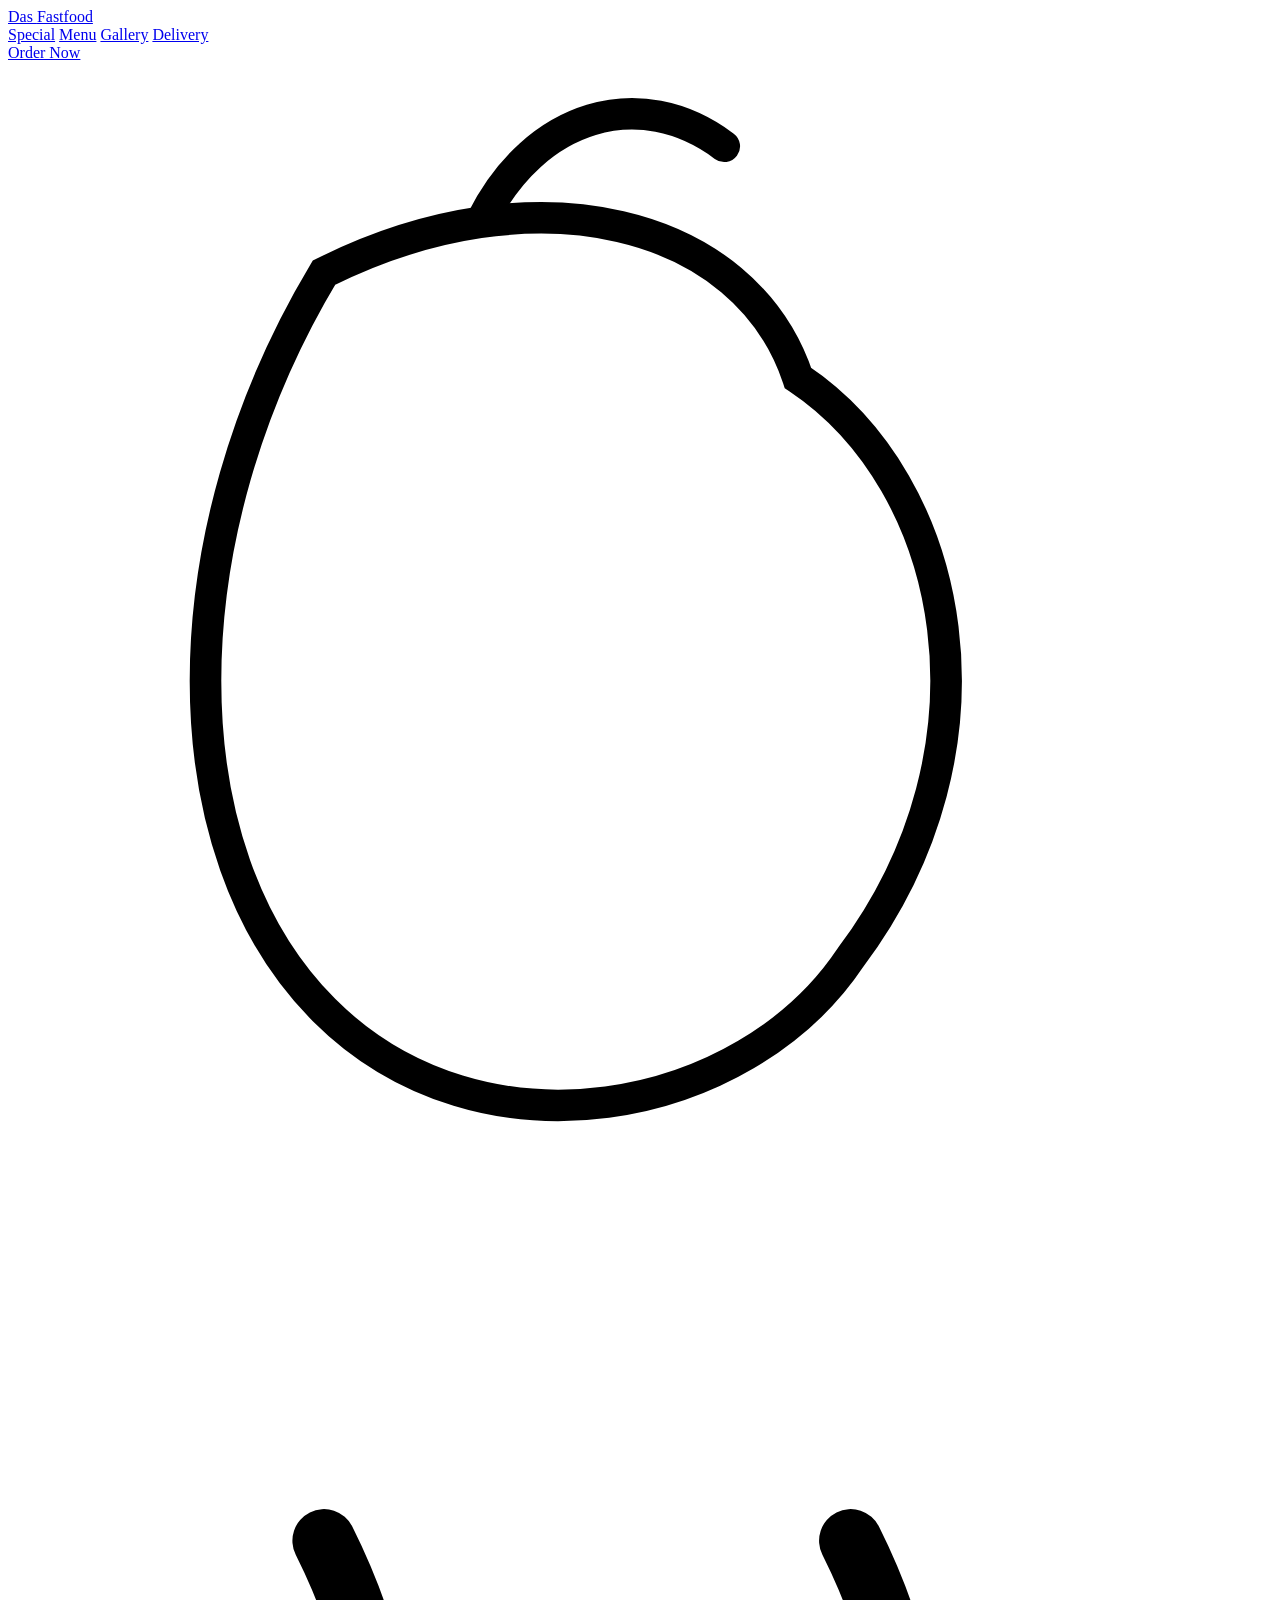
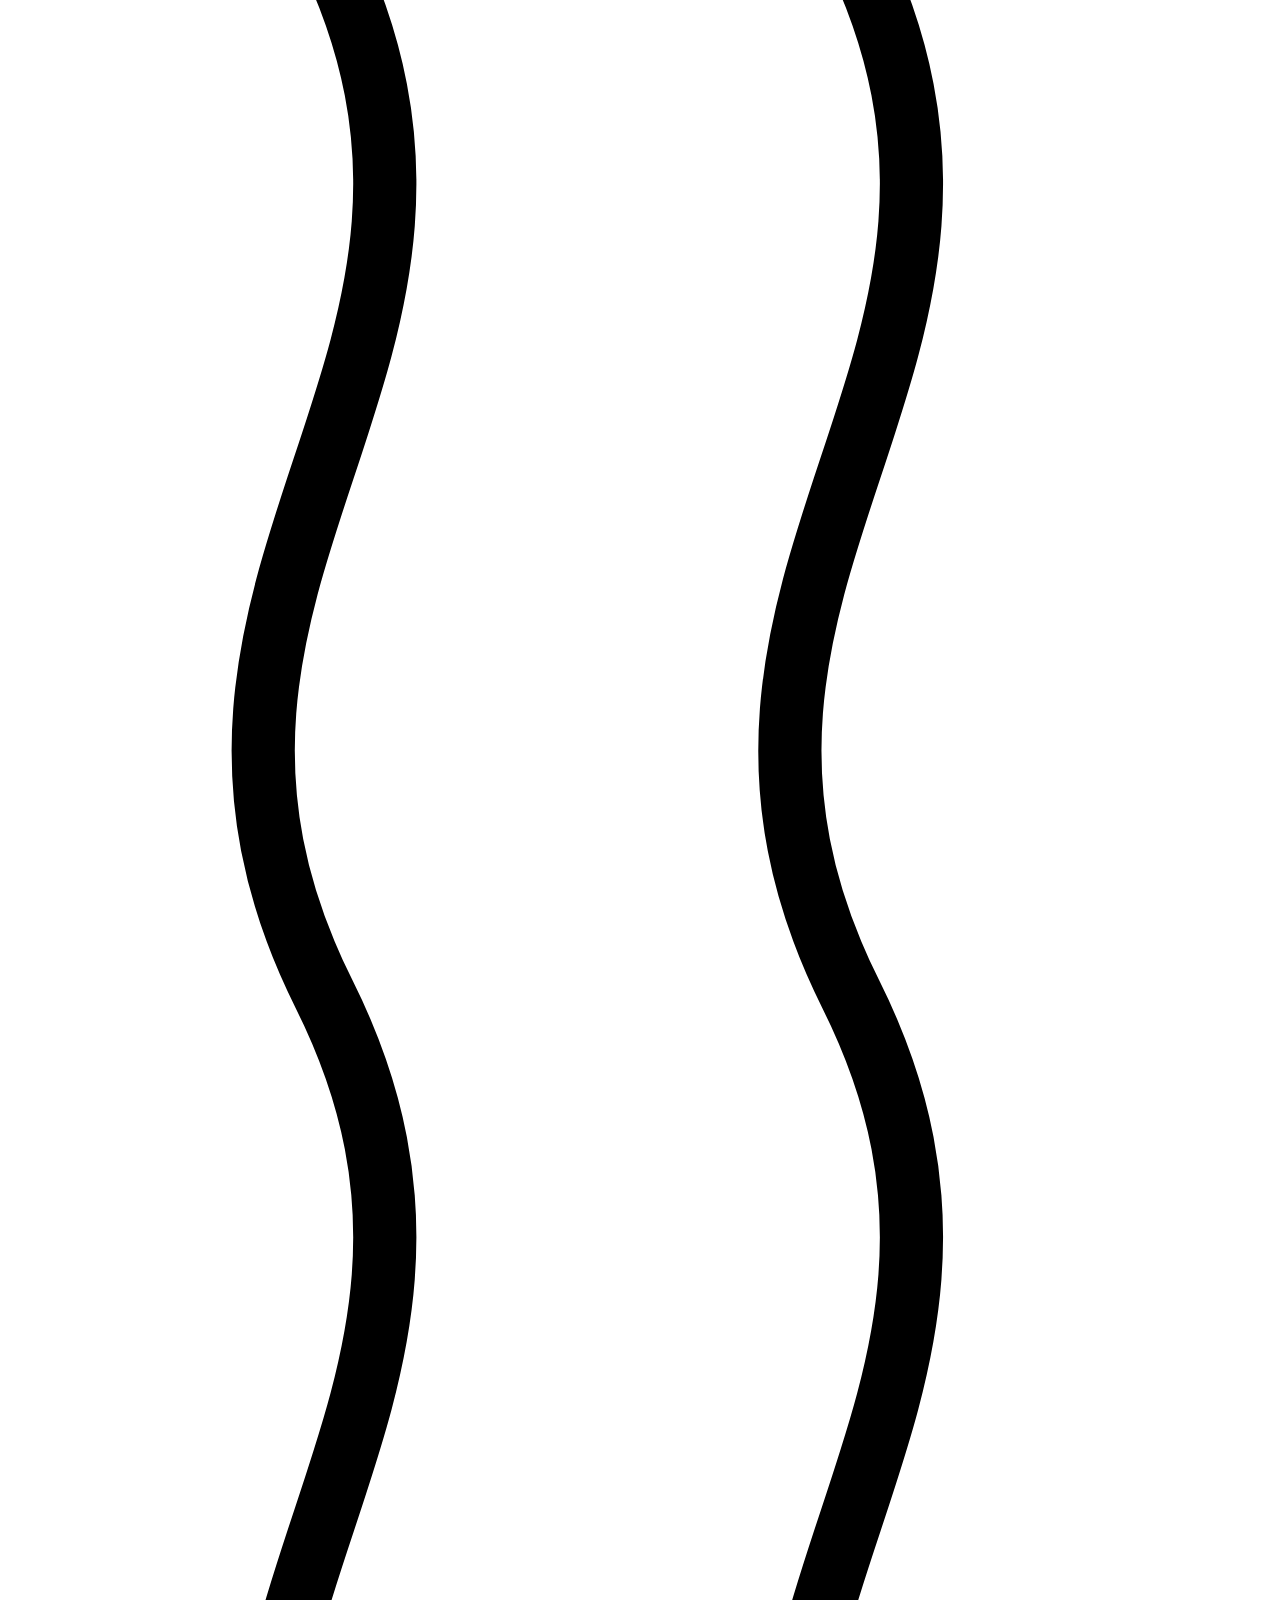
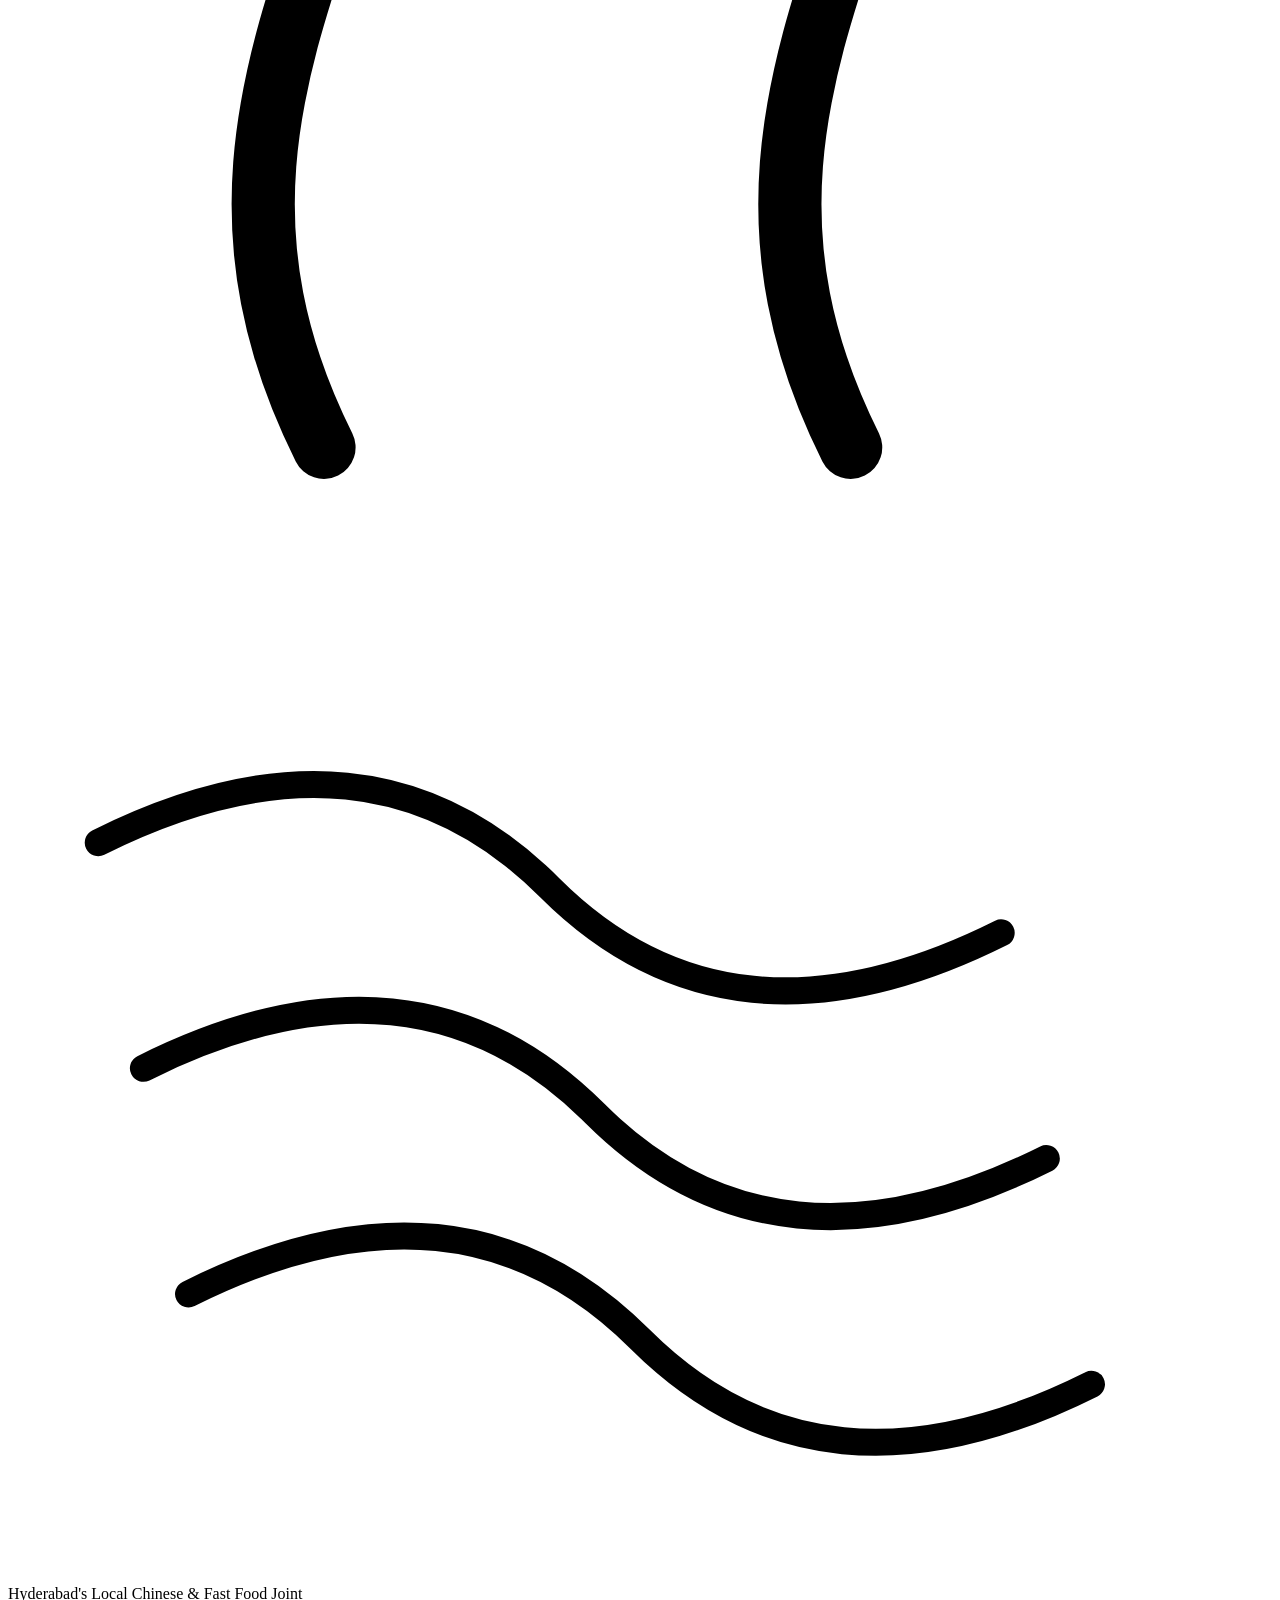
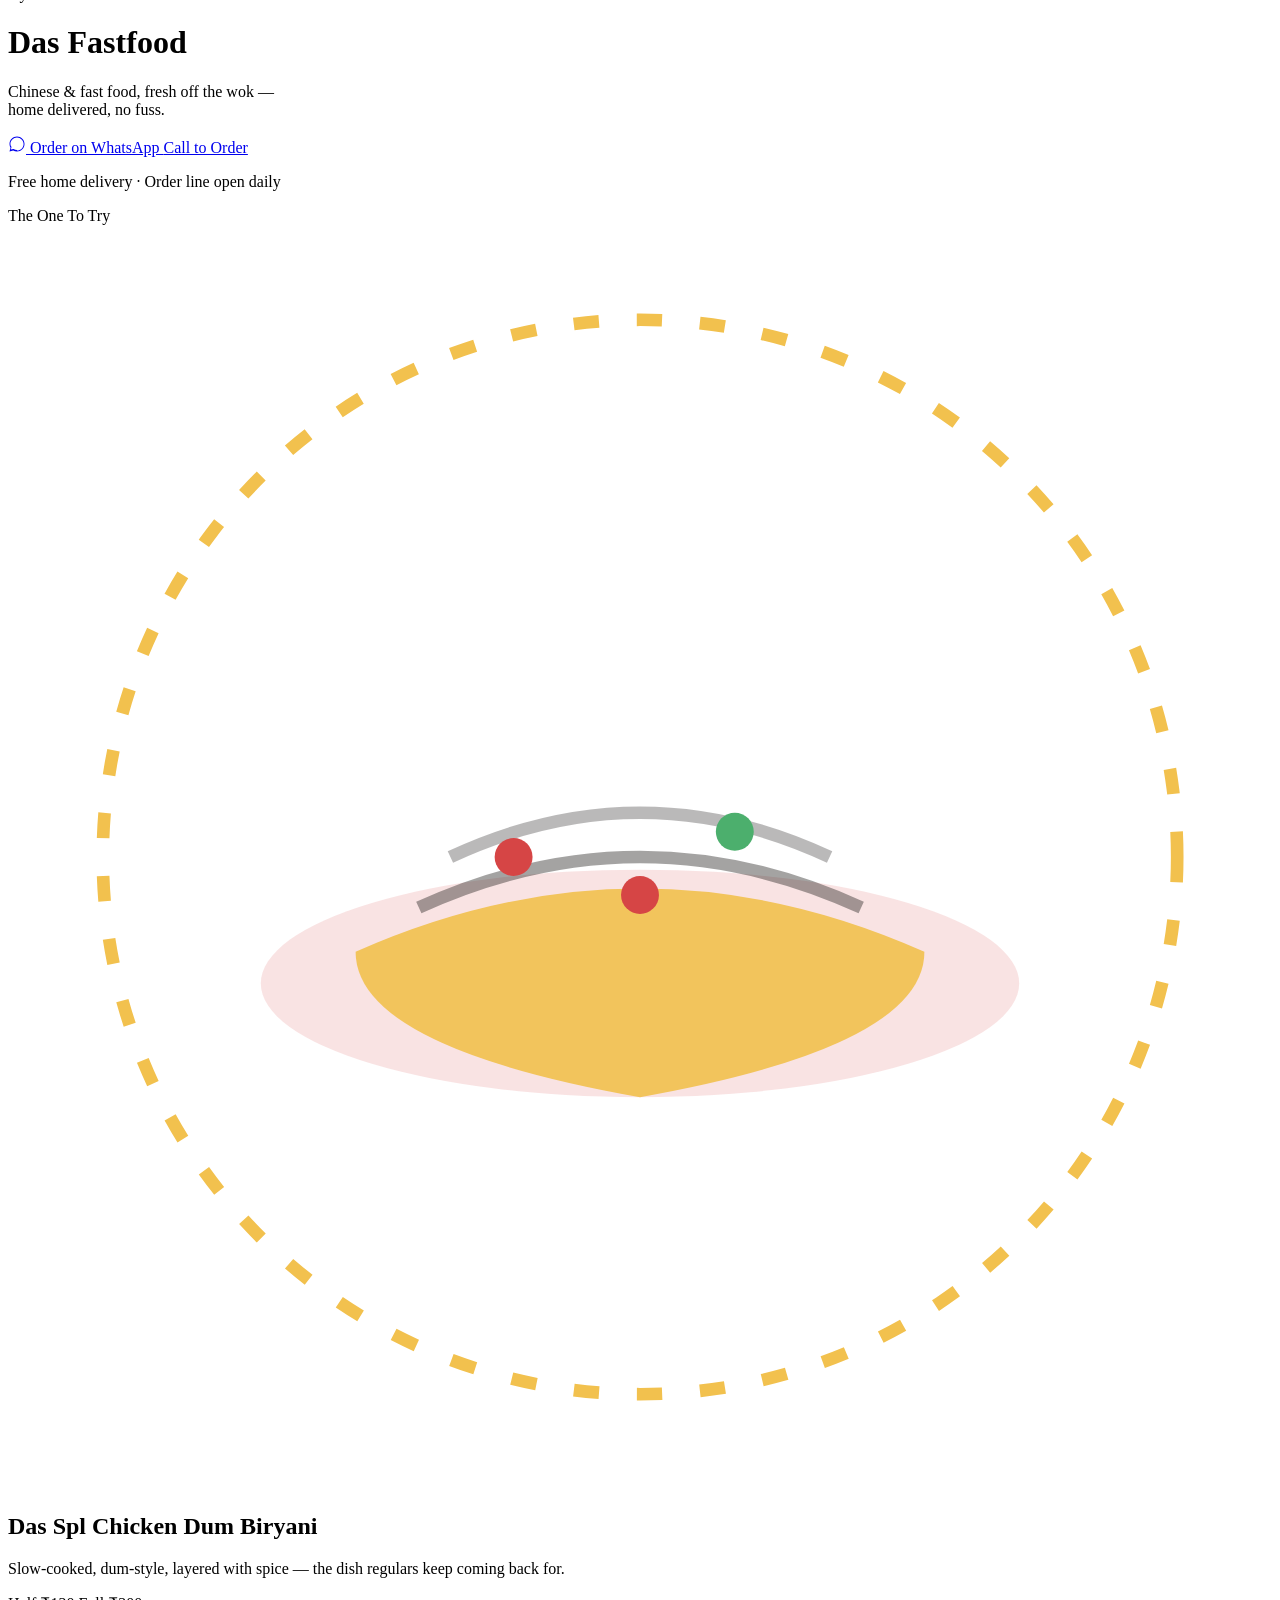
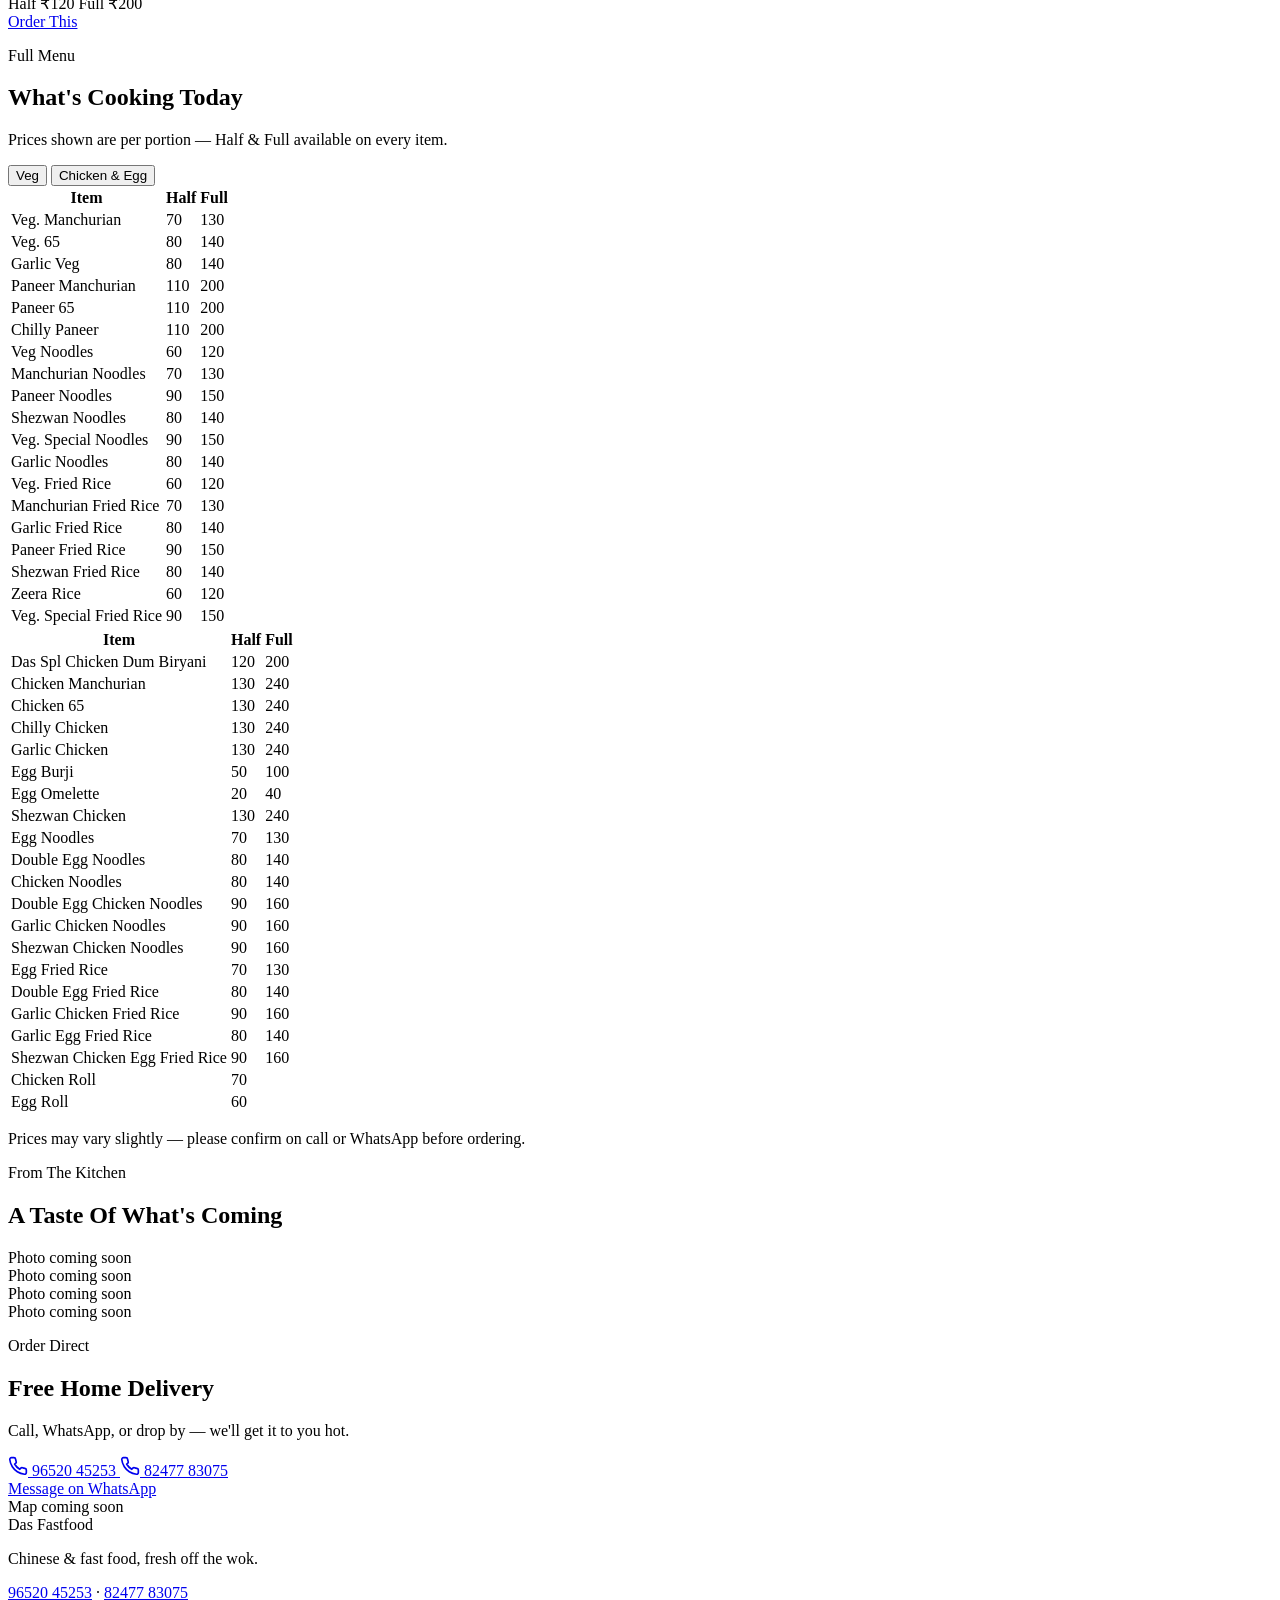
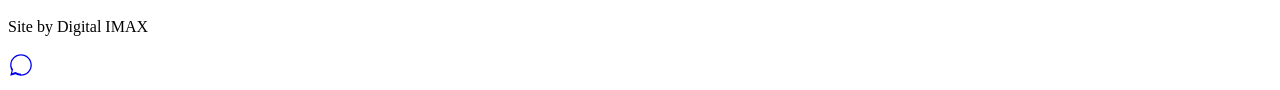
==== index.html @ da510e04 "Add files via upload" ====
<!DOCTYPE html>
<html lang="en">
<head>
<meta charset="UTF-8">
<meta name="viewport" content="width=device-width, initial-scale=1.0">
<title>Das Fastfood — Chinese & Fast Food, Fresh Off the Wok</title>
<meta name="description" content="Das Fastfood — Authentic Chinese & Indian fast food with free home delivery. Order now on WhatsApp or call.">
<link rel="icon" href="data:image/svg+xml,<svg xmlns=%22http://www.w3.org/2000/svg%22 viewBox=%220 0 100 100%22><rect width=%22100%22 height=%22100%22 rx=%2220%22 fill=%22%23d64545%22/><text x=%2250%22 y=%2268%22 font-size=%2255%22 text-anchor=%22middle%22 fill=%22%23f2c14e%22 font-family=%22sans-serif%22 font-weight=%22bold%22>D</text></svg>">
<link rel="preconnect" href="https://fonts.googleapis.com">
<link rel="preconnect" href="https://fonts.gstatic.com" crossorigin>
<link href="https://fonts.googleapis.com/css2?family=Kalam:wght@400;700&family=Poppins:wght@400;500;600;700&display=swap" rel="stylesheet">
<link rel="stylesheet" href="css/style.css">
</head>
<body>

<!-- ============ NAV ============ -->
<nav class="navbar" id="navbar">
  <div class="nav-inner">
    <a href="#top" class="brand">Das <span>Fastfood</span></a>
    <div class="nav-links">
      <a href="#signature">Special</a>
      <a href="#menu">Menu</a>
      <a href="#gallery">Gallery</a>
      <a href="#delivery">Delivery</a>
    </div>
    <a href="https://wa.me/919652045253" class="btn btn-small btn-primary nav-cta" target="_blank" rel="noopener">Order Now</a>
  </div>
</nav>

<!-- ============ HERO ============ -->
<header class="hero" id="top">
  <div class="chalk-doodles" aria-hidden="true">
    <svg class="doodle doodle-chili" viewBox="0 0 120 120"><path d="M30 20 C50 10 70 15 75 30 C90 40 95 65 80 85 C70 100 45 105 30 90 C15 75 15 45 30 20 Z" fill="none" stroke="currentColor" stroke-width="3"/><path d="M45 15 C50 5 60 2 68 8" fill="none" stroke="currentColor" stroke-width="3" stroke-linecap="round"/></svg>
    <svg class="doodle doodle-steam" viewBox="0 0 60 120"><path d="M15 110 C5 90 25 80 15 60 C5 40 25 30 15 10" fill="none" stroke="currentColor" stroke-width="3" stroke-linecap="round"/><path d="M40 110 C30 90 50 80 40 60 C30 40 50 30 40 10" fill="none" stroke="currentColor" stroke-width="3" stroke-linecap="round"/></svg>
    <svg class="doodle doodle-noodle" viewBox="0 0 140 100"><path d="M10 20 Q40 5 60 25 T110 30" fill="none" stroke="currentColor" stroke-width="3" stroke-linecap="round"/><path d="M15 45 Q45 30 65 50 T115 55" fill="none" stroke="currentColor" stroke-width="3" stroke-linecap="round"/><path d="M20 70 Q50 55 70 75 T120 80" fill="none" stroke="currentColor" stroke-width="3" stroke-linecap="round"/></svg>
  </div>

  <div class="hero-inner">
    <p class="eyebrow">Hyderabad's Local Chinese &amp; Fast Food Joint</p>
    <h1 class="hero-title">Das Fastfood</h1>
    <p class="hero-tagline">Chinese &amp; fast food, fresh off the wok — <br class="br-mobile">home delivered, no fuss.</p>
    <div class="hero-actions">
      <a href="https://wa.me/919652045253" class="btn btn-primary" target="_blank" rel="noopener">
        <svg width="18" height="18" viewBox="0 0 24 24" fill="currentColor"><path d="M12 2C6.48 2 2 6.48 2 12c0 1.86.5 3.6 1.36 5.1L2 22l4.9-1.36C8.4 21.5 10.14 22 12 22c5.52 0 10-4.48 10-10S17.52 2 12 2zm0 18c-1.66 0-3.2-.46-4.53-1.26l-.32-.19-3.36.93.9-3.36-.2-.34C3.66 14.4 3.2 13.24 3.2 12c0-4.85 3.95-8.8 8.8-8.8s8.8 3.95 8.8 8.8-3.95 8.8-8.8 8.8z"/></svg>
        Order on WhatsApp
      </a>
      <a href="tel:9652045253" class="btn btn-outline">Call to Order</a>
    </div>
    <p class="hero-note">Free home delivery · Order line open daily</p>
  </div>
</header>

<!-- ============ SIGNATURE DISH ============ -->
<section class="signature" id="signature">
  <div class="signature-inner">
    <div class="signature-tag">The One To Try</div>
    <div class="signature-card">
      <div class="signature-visual" aria-hidden="true">
        <svg viewBox="0 0 200 200" class="biryani-art">
          <circle cx="100" cy="100" r="85" fill="none" stroke="#f2c14e" stroke-width="2" stroke-dasharray="4 6"/>
          <ellipse cx="100" cy="120" rx="60" ry="18" fill="#d64545" opacity="0.15"/>
          <path d="M55 115 Q100 95 145 115 Q145 130 100 138 Q55 130 55 115 Z" fill="#f2c14e" opacity="0.9"/>
          <path d="M65 108 Q100 92 135 108" fill="none" stroke="#1c1a17" stroke-width="2" opacity="0.4"/>
          <path d="M70 100 Q100 86 130 100" fill="none" stroke="#1c1a17" stroke-width="2" opacity="0.3"/>
          <circle cx="80" cy="100" r="3" fill="#d64545"/>
          <circle cx="115" cy="96" r="3" fill="#4caf6d"/>
          <circle cx="100" cy="106" r="3" fill="#d64545"/>
        </svg>
      </div>
      <div class="signature-content">
        <h2>Das Spl Chicken Dum Biryani</h2>
        <p>Slow-cooked, dum-style, layered with spice — the dish regulars keep coming back for.</p>
        <div class="signature-price">
          <span class="price-tag">Half ₹120</span>
          <span class="price-tag">Full ₹200</span>
        </div>
        <a href="https://wa.me/919652045253?text=Hi%2C%20I%27d%20like%20to%20order%20Das%20Spl%20Chicken%20Dum%20Biryani" class="btn btn-primary btn-small" target="_blank" rel="noopener">Order This</a>
      </div>
    </div>
  </div>
</section>

<!-- ============ MENU ============ -->
<section class="menu-section" id="menu">
  <div class="section-head">
    <p class="eyebrow">Full Menu</p>
    <h2>What's Cooking Today</h2>
    <p class="section-sub">Prices shown are per portion — Half &amp; Full available on every item.</p>
  </div>

  <div class="menu-tabs" role="tablist">
    <button class="tab-btn active" data-tab="veg" role="tab" aria-selected="true">
      <span class="veg-dot" aria-hidden="true"></span> Veg
    </button>
    <button class="tab-btn" data-tab="nonveg" role="tab" aria-selected="false">
      <span class="nonveg-dot" aria-hidden="true"></span> Chicken &amp; Egg
    </button>
  </div>

  <div class="menu-panel active" id="veg" role="tabpanel">
    <table class="menu-table">
      <thead><tr><th>Item</th><th>Half</th><th>Full</th></tr></thead>
      <tbody>
        <tr><td>Veg. Manchurian</td><td>70</td><td>130</td></tr>
        <tr><td>Veg. 65</td><td>80</td><td>140</td></tr>
        <tr><td>Garlic Veg</td><td>80</td><td>140</td></tr>
        <tr><td>Paneer Manchurian</td><td>110</td><td>200</td></tr>
        <tr><td>Paneer 65</td><td>110</td><td>200</td></tr>
        <tr><td>Chilly Paneer</td><td>110</td><td>200</td></tr>
        <tr><td>Veg Noodles</td><td>60</td><td>120</td></tr>
        <tr><td>Manchurian Noodles</td><td>70</td><td>130</td></tr>
        <tr><td>Paneer Noodles</td><td>90</td><td>150</td></tr>
        <tr><td>Shezwan Noodles</td><td>80</td><td>140</td></tr>
        <tr><td>Veg. Special Noodles</td><td>90</td><td>150</td></tr>
        <tr><td>Garlic Noodles</td><td>80</td><td>140</td></tr>
        <tr><td>Veg. Fried Rice</td><td>60</td><td>120</td></tr>
        <tr><td>Manchurian Fried Rice</td><td>70</td><td>130</td></tr>
        <tr><td>Garlic Fried Rice</td><td>80</td><td>140</td></tr>
        <tr><td>Paneer Fried Rice</td><td>90</td><td>150</td></tr>
        <tr><td>Shezwan Fried Rice</td><td>80</td><td>140</td></tr>
        <tr><td>Zeera Rice</td><td>60</td><td>120</td></tr>
        <tr><td>Veg. Special Fried Rice</td><td>90</td><td>150</td></tr>
      </tbody>
    </table>
  </div>

  <div class="menu-panel" id="nonveg" role="tabpanel">
    <table class="menu-table">
      <thead><tr><th>Item</th><th>Half</th><th>Full</th></tr></thead>
      <tbody>
        <tr class="highlight-row"><td>Das Spl Chicken Dum Biryani</td><td>120</td><td>200</td></tr>
        <tr><td>Chicken Manchurian</td><td>130</td><td>240</td></tr>
        <tr><td>Chicken 65</td><td>130</td><td>240</td></tr>
        <tr><td>Chilly Chicken</td><td>130</td><td>240</td></tr>
        <tr><td>Garlic Chicken</td><td>130</td><td>240</td></tr>
        <tr><td>Egg Burji</td><td>50</td><td>100</td></tr>
        <tr><td>Egg Omelette</td><td>20</td><td>40</td></tr>
        <tr><td>Shezwan Chicken</td><td>130</td><td>240</td></tr>
        <tr><td>Egg Noodles</td><td>70</td><td>130</td></tr>
        <tr><td>Double Egg Noodles</td><td>80</td><td>140</td></tr>
        <tr><td>Chicken Noodles</td><td>80</td><td>140</td></tr>
        <tr><td>Double Egg Chicken Noodles</td><td>90</td><td>160</td></tr>
        <tr><td>Garlic Chicken Noodles</td><td>90</td><td>160</td></tr>
        <tr><td>Shezwan Chicken Noodles</td><td>90</td><td>160</td></tr>
        <tr><td>Egg Fried Rice</td><td>70</td><td>130</td></tr>
        <tr><td>Double Egg Fried Rice</td><td>80</td><td>140</td></tr>
        <tr><td>Garlic Chicken Fried Rice</td><td>90</td><td>160</td></tr>
        <tr><td>Garlic Egg Fried Rice</td><td>80</td><td>140</td></tr>
        <tr><td>Shezwan Chicken Egg Fried Rice</td><td>90</td><td>160</td></tr>
        <tr><td>Chicken Roll</td><td colspan="2">70</td></tr>
        <tr><td>Egg Roll</td><td colspan="2">60</td></tr>
      </tbody>
    </table>
  </div>

  <p class="menu-footnote">Prices may vary slightly — please confirm on call or WhatsApp before ordering.</p>
</section>

<!-- ============ GALLERY ============ -->
<section class="gallery" id="gallery">
  <div class="section-head">
    <p class="eyebrow">From The Kitchen</p>
    <h2>A Taste Of What's Coming</h2>
  </div>
  <div class="gallery-grid">
    <div class="gallery-item placeholder"><span>Photo coming soon</span></div>
    <div class="gallery-item placeholder"><span>Photo coming soon</span></div>
    <div class="gallery-item placeholder"><span>Photo coming soon</span></div>
    <div class="gallery-item placeholder"><span>Photo coming soon</span></div>
  </div>
</section>

<!-- ============ DELIVERY / LOCATION ============ -->
<section class="delivery" id="delivery">
  <div class="delivery-inner">
    <div class="delivery-text">
      <p class="eyebrow">Order Direct</p>
      <h2>Free Home Delivery</h2>
      <p class="section-sub">Call, WhatsApp, or drop by — we'll get it to you hot.</p>
      <div class="delivery-numbers">
        <a href="tel:9652045253" class="delivery-number">
          <svg width="20" height="20" viewBox="0 0 24 24" fill="none" stroke="currentColor" stroke-width="2"><path d="M22 16.92v3a2 2 0 0 1-2.18 2 19.79 19.79 0 0 1-8.63-3.07 19.5 19.5 0 0 1-6-6 19.79 19.79 0 0 1-3.07-8.67A2 2 0 0 1 4.11 2h3a2 2 0 0 1 2 1.72c.127.96.361 1.903.7 2.81a2 2 0 0 1-.45 2.11L8.09 9.91a16 16 0 0 0 6 6l1.27-1.27a2 2 0 0 1 2.11-.45c.907.339 1.85.573 2.81.7A2 2 0 0 1 22 16.92z"/></svg>
          96520 45253
        </a>
        <a href="tel:8247783075" class="delivery-number">
          <svg width="20" height="20" viewBox="0 0 24 24" fill="none" stroke="currentColor" stroke-width="2"><path d="M22 16.92v3a2 2 0 0 1-2.18 2 19.79 19.79 0 0 1-8.63-3.07 19.5 19.5 0 0 1-6-6 19.79 19.79 0 0 1-3.07-8.67A2 2 0 0 1 4.11 2h3a2 2 0 0 1 2 1.72c.127.96.361 1.903.7 2.81a2 2 0 0 1-.45 2.11L8.09 9.91a16 16 0 0 0 6 6l1.27-1.27a2 2 0 0 1 2.11-.45c.907.339 1.85.573 2.81.7A2 2 0 0 1 22 16.92z"/></svg>
          82477 83075
        </a>
      </div>
      <a href="https://wa.me/919652045253" class="btn btn-primary" target="_blank" rel="noopener">Message on WhatsApp</a>
    </div>
    <div class="delivery-map placeholder">
      <span>Map coming soon</span>
    </div>
  </div>
</section>

<!-- ============ FOOTER ============ -->
<footer class="site-footer">
  <div class="footer-inner">
    <div class="footer-brand">Das <span>Fastfood</span></div>
    <p class="footer-tag">Chinese &amp; fast food, fresh off the wok.</p>
    <div class="footer-contact">
      <a href="tel:9652045253">96520 45253</a>
      <span class="dot">·</span>
      <a href="tel:8247783075">82477 83075</a>
    </div>
    <p class="footer-credit">Site by Digital IMAX</p>
  </div>
</footer>

<a href="https://wa.me/919652045253" class="whatsapp-float" target="_blank" rel="noopener" aria-label="Order on WhatsApp">
  <svg width="26" height="26" viewBox="0 0 24 24" fill="currentColor"><path d="M12 2C6.48 2 2 6.48 2 12c0 1.86.5 3.6 1.36 5.1L2 22l4.9-1.36C8.4 21.5 10.14 22 12 22c5.52 0 10-4.48 10-10S17.52 2 12 2zm0 18c-1.66 0-3.2-.46-4.53-1.26l-.32-.19-3.36.93.9-3.36-.2-.34C3.66 14.4 3.2 13.24 3.2 12c0-4.85 3.95-8.8 8.8-8.8s8.8 3.95 8.8 8.8-3.95 8.8-8.8 8.8z"/></svg>
</a>

<script src="js/script.js"></script>
</body>
</html>
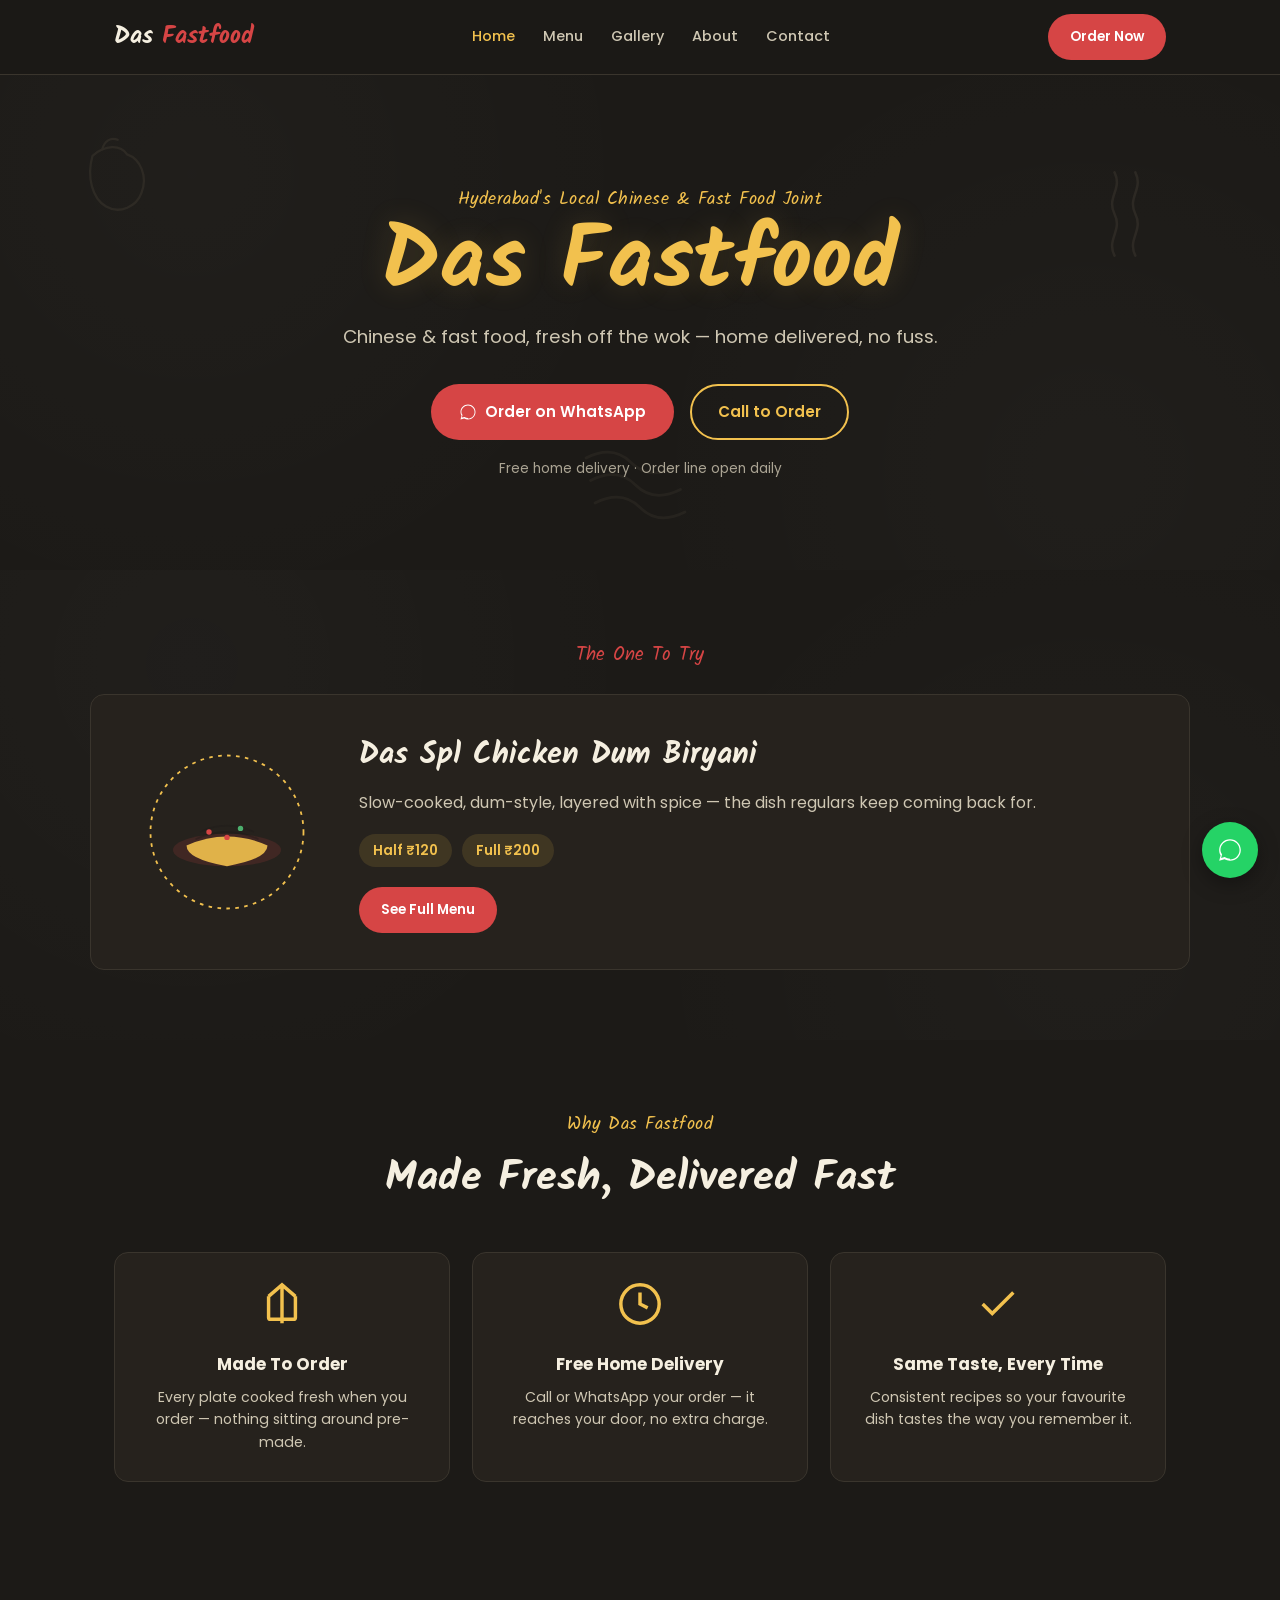
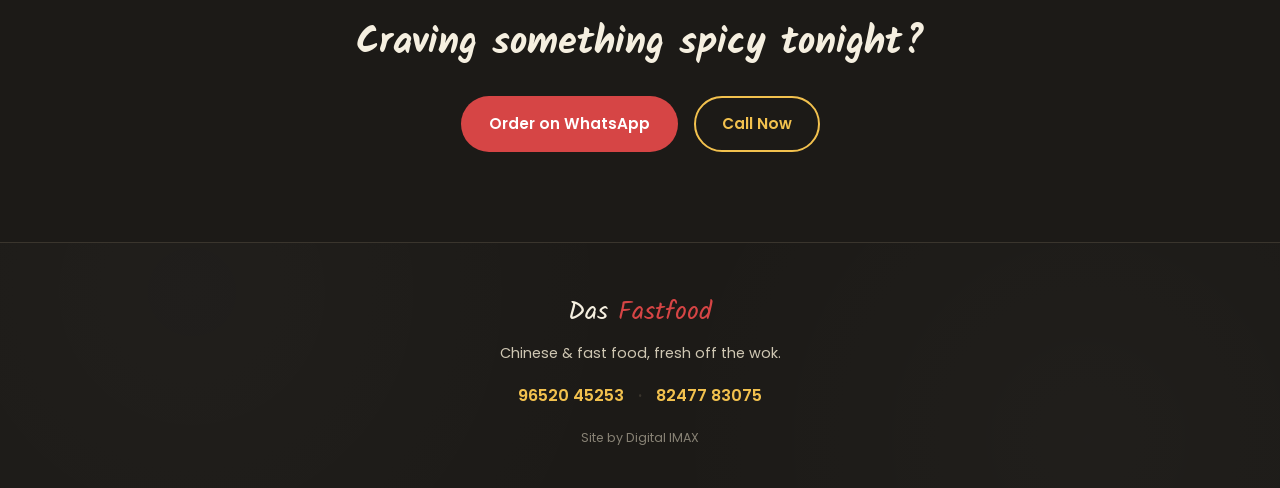
==== commit 4db2ed9c: "Add files via upload" ====
--- a/index.html
+++ b/index.html
@@ -4,36 +4,36 @@
 <meta charset="UTF-8">
 <meta name="viewport" content="width=device-width, initial-scale=1.0">
 <title>Das Fastfood — Chinese & Fast Food, Fresh Off the Wok</title>
-<meta name="description" content="Das Fastfood — Authentic Chinese & Indian fast food with free home delivery. Order now on WhatsApp or call.">
+<meta name="description" content="Das Fastfood — Authentic Chinese & Indian fast food with free home delivery in Hyderabad. Order now on WhatsApp or call.">
 <link rel="icon" href="data:image/svg+xml,<svg xmlns=%22http://www.w3.org/2000/svg%22 viewBox=%220 0 100 100%22><rect width=%22100%22 height=%22100%22 rx=%2220%22 fill=%22%23d64545%22/><text x=%2250%22 y=%2268%22 font-size=%2255%22 text-anchor=%22middle%22 fill=%22%23f2c14e%22 font-family=%22sans-serif%22 font-weight=%22bold%22>D</text></svg>">
 <link rel="preconnect" href="https://fonts.googleapis.com">
 <link rel="preconnect" href="https://fonts.gstatic.com" crossorigin>
 <link href="https://fonts.googleapis.com/css2?family=Kalam:wght@400;700&family=Poppins:wght@400;500;600;700&display=swap" rel="stylesheet">
-<link rel="stylesheet" href="css/style.css">
+<link rel="stylesheet" href="style.css">
 </head>
 <body>
 
-<!-- ============ NAV ============ -->
 <nav class="navbar" id="navbar">
   <div class="nav-inner">
-    <a href="#top" class="brand">Das <span>Fastfood</span></a>
+    <a href="index.html" class="brand">Das <span>Fastfood</span></a>
     <div class="nav-links">
-      <a href="#signature">Special</a>
-      <a href="#menu">Menu</a>
-      <a href="#gallery">Gallery</a>
-      <a href="#delivery">Delivery</a>
+      <a href="index.html" class="active">Home</a>
+      <a href="menu.html" class="">Menu</a>
+      <a href="gallery.html" class="">Gallery</a>
+      <a href="about.html" class="">About</a>
+      <a href="contact.html" class="">Contact</a>
     </div>
     <a href="https://wa.me/919652045253" class="btn btn-small btn-primary nav-cta" target="_blank" rel="noopener">Order Now</a>
   </div>
 </nav>
 
-<!-- ============ HERO ============ -->
+
 <header class="hero" id="top">
   <div class="chalk-doodles" aria-hidden="true">
-    <svg class="doodle doodle-chili" viewBox="0 0 120 120"><path d="M30 20 C50 10 70 15 75 30 C90 40 95 65 80 85 C70 100 45 105 30 90 C15 75 15 45 30 20 Z" fill="none" stroke="currentColor" stroke-width="3"/><path d="M45 15 C50 5 60 2 68 8" fill="none" stroke="currentColor" stroke-width="3" stroke-linecap="round"/></svg>
-    <svg class="doodle doodle-steam" viewBox="0 0 60 120"><path d="M15 110 C5 90 25 80 15 60 C5 40 25 30 15 10" fill="none" stroke="currentColor" stroke-width="3" stroke-linecap="round"/><path d="M40 110 C30 90 50 80 40 60 C30 40 50 30 40 10" fill="none" stroke="currentColor" stroke-width="3" stroke-linecap="round"/></svg>
-    <svg class="doodle doodle-noodle" viewBox="0 0 140 100"><path d="M10 20 Q40 5 60 25 T110 30" fill="none" stroke="currentColor" stroke-width="3" stroke-linecap="round"/><path d="M15 45 Q45 30 65 50 T115 55" fill="none" stroke="currentColor" stroke-width="3" stroke-linecap="round"/><path d="M20 70 Q50 55 70 75 T120 80" fill="none" stroke="currentColor" stroke-width="3" stroke-linecap="round"/></svg>
+    <svg class="doodle doodle-chili" viewBox="0 0 120 120" width="90" height="90"><path d="M30 20 C50 10 70 15 75 30 C90 40 95 65 80 85 C70 100 45 105 30 90 C15 75 15 45 30 20 Z" fill="none" stroke="currentColor" stroke-width="3"/><path d="M45 15 C50 5 60 2 68 8" fill="none" stroke="currentColor" stroke-width="3" stroke-linecap="round"/></svg>
+    <svg class="doodle doodle-steam" viewBox="0 0 60 120" width="50" height="100"><path d="M15 110 C5 90 25 80 15 60 C5 40 25 30 15 10" fill="none" stroke="currentColor" stroke-width="3" stroke-linecap="round"/><path d="M40 110 C30 90 50 80 40 60 C30 40 50 30 40 10" fill="none" stroke="currentColor" stroke-width="3" stroke-linecap="round"/></svg>
   </div>
+  <svg class="doodle doodle-noodle" viewBox="0 0 140 100" width="130" height="90" style="position:absolute;bottom:8%;left:50%;transform:translateX(-50%);opacity:0.35;color:var(--line);" aria-hidden="true"><path d="M10 20 Q40 5 60 25 T110 30" fill="none" stroke="currentColor" stroke-width="3" stroke-linecap="round"/><path d="M15 45 Q45 30 65 50 T115 55" fill="none" stroke="currentColor" stroke-width="3" stroke-linecap="round"/><path d="M20 70 Q50 55 70 75 T120 80" fill="none" stroke="currentColor" stroke-width="3" stroke-linecap="round"/></svg>
 
   <div class="hero-inner">
     <p class="eyebrow">Hyderabad's Local Chinese &amp; Fast Food Joint</p>
@@ -46,11 +46,10 @@
       </a>
       <a href="tel:9652045253" class="btn btn-outline">Call to Order</a>
     </div>
-    <p class="hero-note">Free home delivery · Order line open daily</p>
+    <p class="hero-note">Free home delivery &middot; Order line open daily</p>
   </div>
 </header>
 
-<!-- ============ SIGNATURE DISH ============ -->
 <section class="signature" id="signature">
   <div class="signature-inner">
     <div class="signature-tag">The One To Try</div>
@@ -71,138 +70,52 @@
         <h2>Das Spl Chicken Dum Biryani</h2>
         <p>Slow-cooked, dum-style, layered with spice — the dish regulars keep coming back for.</p>
         <div class="signature-price">
-          <span class="price-tag">Half ₹120</span>
-          <span class="price-tag">Full ₹200</span>
+          <span class="price-tag">Half &#8377;120</span>
+          <span class="price-tag">Full &#8377;200</span>
         </div>
-        <a href="https://wa.me/919652045253?text=Hi%2C%20I%27d%20like%20to%20order%20Das%20Spl%20Chicken%20Dum%20Biryani" class="btn btn-primary btn-small" target="_blank" rel="noopener">Order This</a>
+        <a href="menu.html" class="btn btn-primary btn-small">See Full Menu</a>
       </div>
     </div>
   </div>
 </section>
 
-<!-- ============ MENU ============ -->
-<section class="menu-section" id="menu">
+<section class="highlights">
   <div class="section-head">
-    <p class="eyebrow">Full Menu</p>
-    <h2>What's Cooking Today</h2>
-    <p class="section-sub">Prices shown are per portion — Half &amp; Full available on every item.</p>
+    <p class="eyebrow">Why Das Fastfood</p>
+    <h2>Made Fresh, Delivered Fast</h2>
   </div>
-
-  <div class="menu-tabs" role="tablist">
-    <button class="tab-btn active" data-tab="veg" role="tab" aria-selected="true">
-      <span class="veg-dot" aria-hidden="true"></span> Veg
-    </button>
-    <button class="tab-btn" data-tab="nonveg" role="tab" aria-selected="false">
-      <span class="nonveg-dot" aria-hidden="true"></span> Chicken &amp; Egg
-    </button>
-  </div>
-
-  <div class="menu-panel active" id="veg" role="tabpanel">
-    <table class="menu-table">
-      <thead><tr><th>Item</th><th>Half</th><th>Full</th></tr></thead>
-      <tbody>
-        <tr><td>Veg. Manchurian</td><td>70</td><td>130</td></tr>
-        <tr><td>Veg. 65</td><td>80</td><td>140</td></tr>
-        <tr><td>Garlic Veg</td><td>80</td><td>140</td></tr>
-        <tr><td>Paneer Manchurian</td><td>110</td><td>200</td></tr>
-        <tr><td>Paneer 65</td><td>110</td><td>200</td></tr>
-        <tr><td>Chilly Paneer</td><td>110</td><td>200</td></tr>
-        <tr><td>Veg Noodles</td><td>60</td><td>120</td></tr>
-        <tr><td>Manchurian Noodles</td><td>70</td><td>130</td></tr>
-        <tr><td>Paneer Noodles</td><td>90</td><td>150</td></tr>
-        <tr><td>Shezwan Noodles</td><td>80</td><td>140</td></tr>
-        <tr><td>Veg. Special Noodles</td><td>90</td><td>150</td></tr>
-        <tr><td>Garlic Noodles</td><td>80</td><td>140</td></tr>
-        <tr><td>Veg. Fried Rice</td><td>60</td><td>120</td></tr>
-        <tr><td>Manchurian Fried Rice</td><td>70</td><td>130</td></tr>
-        <tr><td>Garlic Fried Rice</td><td>80</td><td>140</td></tr>
-        <tr><td>Paneer Fried Rice</td><td>90</td><td>150</td></tr>
-        <tr><td>Shezwan Fried Rice</td><td>80</td><td>140</td></tr>
-        <tr><td>Zeera Rice</td><td>60</td><td>120</td></tr>
-        <tr><td>Veg. Special Fried Rice</td><td>90</td><td>150</td></tr>
-      </tbody>
-    </table>
-  </div>
-
-  <div class="menu-panel" id="nonveg" role="tabpanel">
-    <table class="menu-table">
-      <thead><tr><th>Item</th><th>Half</th><th>Full</th></tr></thead>
-      <tbody>
-        <tr class="highlight-row"><td>Das Spl Chicken Dum Biryani</td><td>120</td><td>200</td></tr>
-        <tr><td>Chicken Manchurian</td><td>130</td><td>240</td></tr>
-        <tr><td>Chicken 65</td><td>130</td><td>240</td></tr>
-        <tr><td>Chilly Chicken</td><td>130</td><td>240</td></tr>
-        <tr><td>Garlic Chicken</td><td>130</td><td>240</td></tr>
-        <tr><td>Egg Burji</td><td>50</td><td>100</td></tr>
-        <tr><td>Egg Omelette</td><td>20</td><td>40</td></tr>
-        <tr><td>Shezwan Chicken</td><td>130</td><td>240</td></tr>
-        <tr><td>Egg Noodles</td><td>70</td><td>130</td></tr>
-        <tr><td>Double Egg Noodles</td><td>80</td><td>140</td></tr>
-        <tr><td>Chicken Noodles</td><td>80</td><td>140</td></tr>
-        <tr><td>Double Egg Chicken Noodles</td><td>90</td><td>160</td></tr>
-        <tr><td>Garlic Chicken Noodles</td><td>90</td><td>160</td></tr>
-        <tr><td>Shezwan Chicken Noodles</td><td>90</td><td>160</td></tr>
-        <tr><td>Egg Fried Rice</td><td>70</td><td>130</td></tr>
-        <tr><td>Double Egg Fried Rice</td><td>80</td><td>140</td></tr>
-        <tr><td>Garlic Chicken Fried Rice</td><td>90</td><td>160</td></tr>
-        <tr><td>Garlic Egg Fried Rice</td><td>80</td><td>140</td></tr>
-        <tr><td>Shezwan Chicken Egg Fried Rice</td><td>90</td><td>160</td></tr>
-        <tr><td>Chicken Roll</td><td colspan="2">70</td></tr>
-        <tr><td>Egg Roll</td><td colspan="2">60</td></tr>
-      </tbody>
-    </table>
-  </div>
-
-  <p class="menu-footnote">Prices may vary slightly — please confirm on call or WhatsApp before ordering.</p>
-</section>
-
-<!-- ============ GALLERY ============ -->
-<section class="gallery" id="gallery">
-  <div class="section-head">
-    <p class="eyebrow">From The Kitchen</p>
-    <h2>A Taste Of What's Coming</h2>
-  </div>
-  <div class="gallery-grid">
-    <div class="gallery-item placeholder"><span>Photo coming soon</span></div>
-    <div class="gallery-item placeholder"><span>Photo coming soon</span></div>
-    <div class="gallery-item placeholder"><span>Photo coming soon</span></div>
-    <div class="gallery-item placeholder"><span>Photo coming soon</span></div>
-  </div>
-</section>
-
-<!-- ============ DELIVERY / LOCATION ============ -->
-<section class="delivery" id="delivery">
-  <div class="delivery-inner">
-    <div class="delivery-text">
-      <p class="eyebrow">Order Direct</p>
-      <h2>Free Home Delivery</h2>
-      <p class="section-sub">Call, WhatsApp, or drop by — we'll get it to you hot.</p>
-      <div class="delivery-numbers">
-        <a href="tel:9652045253" class="delivery-number">
-          <svg width="20" height="20" viewBox="0 0 24 24" fill="none" stroke="currentColor" stroke-width="2"><path d="M22 16.92v3a2 2 0 0 1-2.18 2 19.79 19.79 0 0 1-8.63-3.07 19.5 19.5 0 0 1-6-6 19.79 19.79 0 0 1-3.07-8.67A2 2 0 0 1 4.11 2h3a2 2 0 0 1 2 1.72c.127.96.361 1.903.7 2.81a2 2 0 0 1-.45 2.11L8.09 9.91a16 16 0 0 0 6 6l1.27-1.27a2 2 0 0 1 2.11-.45c.907.339 1.85.573 2.81.7A2 2 0 0 1 22 16.92z"/></svg>
-          96520 45253
-        </a>
-        <a href="tel:8247783075" class="delivery-number">
-          <svg width="20" height="20" viewBox="0 0 24 24" fill="none" stroke="currentColor" stroke-width="2"><path d="M22 16.92v3a2 2 0 0 1-2.18 2 19.79 19.79 0 0 1-8.63-3.07 19.5 19.5 0 0 1-6-6 19.79 19.79 0 0 1-3.07-8.67A2 2 0 0 1 4.11 2h3a2 2 0 0 1 2 1.72c.127.96.361 1.903.7 2.81a2 2 0 0 1-.45 2.11L8.09 9.91a16 16 0 0 0 6 6l1.27-1.27a2 2 0 0 1 2.11-.45c.907.339 1.85.573 2.81.7A2 2 0 0 1 22 16.92z"/></svg>
-          82477 83075
-        </a>
-      </div>
-      <a href="https://wa.me/919652045253" class="btn btn-primary" target="_blank" rel="noopener">Message on WhatsApp</a>
+  <div class="highlights-grid">
+    <div class="highlight-card">
+      <svg class="icon" viewBox="0 0 24 24" fill="none" stroke="currentColor" stroke-width="1.8"><path d="M12 2v20M5 8l7-6 7 6M5 8v11a1 1 0 001 1h12a1 1 0 001-1V8"/></svg>
+      <h3>Made To Order</h3>
+      <p>Every plate cooked fresh when you order — nothing sitting around pre-made.</p>
     </div>
-    <div class="delivery-map placeholder">
-      <span>Map coming soon</span>
+    <div class="highlight-card">
+      <svg class="icon" viewBox="0 0 24 24" fill="none" stroke="currentColor" stroke-width="1.8"><circle cx="12" cy="12" r="10"/><path d="M12 6v6l4 2"/></svg>
+      <h3>Free Home Delivery</h3>
+      <p>Call or WhatsApp your order — it reaches your door, no extra charge.</p>
+    </div>
+    <div class="highlight-card">
+      <svg class="icon" viewBox="0 0 24 24" fill="none" stroke="currentColor" stroke-width="1.8"><path d="M20 6L9 17l-5-5"/></svg>
+      <h3>Same Taste, Every Time</h3>
+      <p>Consistent recipes so your favourite dish tastes the way you remember it.</p>
     </div>
   </div>
 </section>
 
-<!-- ============ FOOTER ============ -->
+<section class="home-cta">
+  <h2>Craving something spicy tonight?</h2>
+  <a href="https://wa.me/919652045253" class="btn btn-primary" target="_blank" rel="noopener">Order on WhatsApp</a>
+  <a href="tel:9652045253" class="btn btn-outline">Call Now</a>
+</section>
+
 <footer class="site-footer">
   <div class="footer-inner">
     <div class="footer-brand">Das <span>Fastfood</span></div>
     <p class="footer-tag">Chinese &amp; fast food, fresh off the wok.</p>
     <div class="footer-contact">
       <a href="tel:9652045253">96520 45253</a>
-      <span class="dot">·</span>
+      <span class="dot">&middot;</span>
       <a href="tel:8247783075">82477 83075</a>
     </div>
     <p class="footer-credit">Site by Digital IMAX</p>
@@ -213,6 +126,6 @@
   <svg width="26" height="26" viewBox="0 0 24 24" fill="currentColor"><path d="M12 2C6.48 2 2 6.48 2 12c0 1.86.5 3.6 1.36 5.1L2 22l4.9-1.36C8.4 21.5 10.14 22 12 22c5.52 0 10-4.48 10-10S17.52 2 12 2zm0 18c-1.66 0-3.2-.46-4.53-1.26l-.32-.19-3.36.93.9-3.36-.2-.34C3.66 14.4 3.2 13.24 3.2 12c0-4.85 3.95-8.8 8.8-8.8s8.8 3.95 8.8 8.8-3.95 8.8-8.8 8.8z"/></svg>
 </a>
 
-<script src="js/script.js"></script>
+<script src="script.js"></script>
 </body>
 </html>
--- a/style.css
+++ b/style.css
@@ -0,0 +1,506 @@
+/* ===========================================================
+   DAS FASTFOOD — Design tokens
+   Chalkboard menu aesthetic, continuing the brand's existing
+   delivery-flyer look (black chalkboard + yellow chalk + red chili)
+   =========================================================== */
+:root {
+  --black: #1c1a17;
+  --black-soft: #26221d;
+  --line: #3a352d;
+  --chalk-yellow: #f2c14e;
+  --chili-red: #d64545;
+  --cream: #f5efe0;
+  --cream-dim: #cfc7b3;
+  --veg-green: #4caf6d;
+
+  --font-display: 'Kalam', cursive;
+  --font-body: 'Poppins', sans-serif;
+
+  --radius: 14px;
+  --container: 1100px;
+}
+
+* { box-sizing: border-box; margin: 0; padding: 0; }
+
+html { scroll-behavior: smooth; }
+
+body {
+  background: var(--black);
+  color: var(--cream);
+  font-family: var(--font-body);
+  line-height: 1.6;
+  overflow-x: hidden;
+}
+
+img { max-width: 100%; display: block; }
+a { text-decoration: none; color: inherit; }
+ul { list-style: none; }
+
+.eyebrow {
+  font-family: var(--font-display);
+  color: var(--chalk-yellow);
+  font-size: 1.15rem;
+  letter-spacing: 0.5px;
+  margin-bottom: 6px;
+}
+
+h1, h2, h3 { font-family: var(--font-display); font-weight: 700; }
+
+/* subtle chalkboard texture used across dark sections */
+.hero, .signature, .delivery, .site-footer {
+  background-image:
+    radial-gradient(circle at 15% 20%, rgba(255,255,255,0.02) 0, transparent 40%),
+    radial-gradient(circle at 85% 80%, rgba(255,255,255,0.02) 0, transparent 40%);
+}
+
+/* ===================== BUTTONS ===================== */
+.btn {
+  display: inline-flex;
+  align-items: center;
+  gap: 8px;
+  padding: 14px 26px;
+  border-radius: 999px;
+  font-weight: 600;
+  font-size: 0.95rem;
+  border: 2px solid transparent;
+  cursor: pointer;
+  transition: transform 0.15s ease, background 0.2s ease, border-color 0.2s ease;
+}
+.btn:hover { transform: translateY(-2px); }
+.btn-primary {
+  background: var(--chili-red);
+  color: #fff;
+}
+.btn-primary:hover { background: #c23838; }
+.btn-outline {
+  border-color: var(--chalk-yellow);
+  color: var(--chalk-yellow);
+}
+.btn-outline:hover { background: rgba(242,193,78,0.1); }
+.btn-small { padding: 10px 20px; font-size: 0.85rem; }
+
+/* ===================== NAVBAR ===================== */
+.navbar {
+  position: sticky;
+  top: 0;
+  z-index: 100;
+  background: rgba(28,26,23,0.92);
+  backdrop-filter: blur(8px);
+  border-bottom: 1px solid var(--line);
+}
+.nav-inner {
+  max-width: var(--container);
+  margin: 0 auto;
+  padding: 14px 24px;
+  display: flex;
+  align-items: center;
+  justify-content: space-between;
+}
+.brand {
+  font-family: var(--font-display);
+  font-size: 1.5rem;
+  font-weight: 700;
+  color: var(--cream);
+}
+.brand span { color: var(--chili-red); }
+.nav-links {
+  display: flex;
+  gap: 28px;
+}
+.nav-links a {
+  font-size: 0.9rem;
+  font-weight: 500;
+  color: var(--cream-dim);
+  transition: color 0.2s ease;
+}
+.nav-links a:hover { color: var(--chalk-yellow); }
+.nav-links a.active { color: var(--chalk-yellow); }
+.nav-cta { display: none; }
+
+@media (min-width: 720px) {
+  .nav-cta { display: inline-flex; }
+}
+@media (max-width: 719px) {
+  .nav-links { display: none; }
+}
+
+/* ===================== HERO ===================== */
+.hero {
+  position: relative;
+  padding: 110px 24px 90px;
+  text-align: center;
+  overflow: hidden;
+}
+.hero-inner {
+  max-width: 640px;
+  margin: 0 auto;
+  position: relative;
+  z-index: 2;
+}
+.hero-title {
+  font-size: clamp(3rem, 10vw, 5.5rem);
+  color: var(--chalk-yellow);
+  line-height: 1;
+  margin-bottom: 14px;
+  text-shadow: 0 0 30px rgba(242,193,78,0.15);
+}
+.hero-tagline {
+  font-size: 1.15rem;
+  color: var(--cream-dim);
+  margin-bottom: 32px;
+}
+.hero-actions {
+  display: flex;
+  gap: 16px;
+  justify-content: center;
+  flex-wrap: wrap;
+  margin-bottom: 18px;
+}
+.hero-note {
+  font-size: 0.85rem;
+  color: var(--cream-dim);
+  opacity: 0.8;
+}
+.br-mobile { display: none; }
+@media (max-width: 480px) { .br-mobile { display: inline; } }
+
+.chalk-doodles {
+  position: absolute;
+  inset: 0;
+  pointer-events: none;
+  color: var(--line);
+  z-index: 1;
+}
+.doodle { position: absolute; opacity: 0.55; }
+.doodle-chili { width: 90px; top: 12%; left: 6%; transform: rotate(-15deg); }
+.doodle-steam { width: 50px; top: 18%; right: 10%; }
+.doodle-noodle { width: 130px; bottom: 8%; left: 50%; transform: translateX(-50%); opacity: 0.35; }
+@media (max-width: 640px) {
+  .doodle-chili { width: 60px; left: 2%; }
+  .doodle-steam { width: 36px; right: 4%; }
+  .doodle-noodle { width: 90px; }
+}
+
+/* ===================== PAGE BANNER (subpages) ===================== */
+.page-banner {
+  position: relative;
+  padding: 70px 24px 60px;
+  text-align: center;
+  overflow: hidden;
+}
+.page-banner .eyebrow { justify-content: center; display: flex; }
+.page-banner h1 {
+  font-size: clamp(2.4rem, 7vw, 3.6rem);
+  color: var(--chalk-yellow);
+  margin-bottom: 10px;
+}
+.page-banner p {
+  color: var(--cream-dim);
+  max-width: 540px;
+  margin: 0 auto;
+}
+.page-banner .chalk-doodles .doodle { opacity: 0.4; }
+
+/* ===================== HOME QUICK HIGHLIGHTS ===================== */
+.highlights { padding: 70px 24px; max-width: var(--container); margin: 0 auto; }
+.highlights-grid {
+  display: grid;
+  grid-template-columns: repeat(auto-fit, minmax(220px, 1fr));
+  gap: 22px;
+  margin-top: 36px;
+}
+.highlight-card {
+  background: var(--black-soft);
+  border: 1px solid var(--line);
+  border-radius: var(--radius);
+  padding: 28px 24px;
+  text-align: center;
+}
+.highlight-card .icon {
+  width: 46px; height: 46px;
+  margin: 0 auto 16px;
+  color: var(--chalk-yellow);
+}
+.highlight-card h3 { font-family: var(--font-body); font-size: 1.05rem; color: var(--cream); margin-bottom: 8px; }
+.highlight-card p { color: var(--cream-dim); font-size: 0.88rem; }
+
+.home-cta {
+  text-align: center;
+  padding: 60px 24px 90px;
+}
+.home-cta h2 { font-size: clamp(1.8rem, 5vw, 2.4rem); color: var(--cream); margin-bottom: 22px; }
+.home-cta .btn { margin: 0 6px; }
+
+/* ===================== ABOUT PAGE ===================== */
+.about-section { padding: 70px 24px; max-width: 780px; margin: 0 auto; }
+.about-section p { color: var(--cream-dim); margin-bottom: 18px; font-size: 1rem; }
+.about-values {
+  display: grid;
+  grid-template-columns: repeat(auto-fit, minmax(200px, 1fr));
+  gap: 20px;
+  margin: 40px 0;
+}
+.value-card {
+  background: var(--black-soft);
+  border: 1px solid var(--line);
+  border-radius: var(--radius);
+  padding: 24px;
+}
+.value-card h3 { font-family: var(--font-body); color: var(--chalk-yellow); font-size: 1rem; margin-bottom: 8px; }
+.value-card p { color: var(--cream-dim); font-size: 0.88rem; margin: 0; }
+
+/* ===================== CONTACT PAGE ===================== */
+.contact-section { padding: 70px 24px; max-width: var(--container); margin: 0 auto; }
+.contact-grid {
+  display: grid;
+  grid-template-columns: 1fr 1fr;
+  gap: 40px;
+}
+.contact-card {
+  background: var(--black-soft);
+  border: 1px solid var(--line);
+  border-radius: var(--radius);
+  padding: 32px;
+}
+.contact-card h3 { font-family: var(--font-body); color: var(--cream); font-size: 1.1rem; margin-bottom: 18px; }
+.contact-row {
+  display: flex;
+  align-items: center;
+  gap: 12px;
+  margin-bottom: 16px;
+  color: var(--cream-dim);
+  font-size: 0.95rem;
+}
+.contact-row svg { color: var(--chalk-yellow); flex-shrink: 0; }
+.contact-row a { color: var(--cream); font-weight: 600; }
+@media (max-width: 780px) {
+  .contact-grid { grid-template-columns: 1fr; }
+}
+
+/* ===================== SIGNATURE ===================== */
+.signature { padding: 70px 24px; }
+.signature-inner { max-width: var(--container); margin: 0 auto; }
+.signature-tag {
+  font-family: var(--font-display);
+  color: var(--chili-red);
+  font-size: 1.2rem;
+  text-align: center;
+  margin-bottom: 24px;
+}
+.signature-card {
+  background: var(--black-soft);
+  border: 1px solid var(--line);
+  border-radius: var(--radius);
+  padding: 36px;
+  display: grid;
+  grid-template-columns: 200px 1fr;
+  gap: 32px;
+  align-items: center;
+}
+.signature-visual { display: flex; justify-content: center; }
+.biryani-art { width: 180px; height: 180px; }
+.signature-content h2 { font-size: 1.9rem; color: var(--cream); margin-bottom: 10px; }
+.signature-content p { color: var(--cream-dim); margin-bottom: 18px; }
+.signature-price { display: flex; gap: 10px; margin-bottom: 20px; }
+.price-tag {
+  background: rgba(242,193,78,0.12);
+  color: var(--chalk-yellow);
+  padding: 6px 14px;
+  border-radius: 999px;
+  font-size: 0.85rem;
+  font-weight: 600;
+}
+@media (max-width: 680px) {
+  .signature-card { grid-template-columns: 1fr; text-align: center; }
+  .signature-price { justify-content: center; }
+}
+
+/* ===================== MENU ===================== */
+.menu-section { padding: 80px 24px; max-width: var(--container); margin: 0 auto; }
+.section-head { text-align: center; margin-bottom: 40px; }
+.section-head h2 { font-size: clamp(1.9rem, 5vw, 2.6rem); color: var(--cream); margin-bottom: 10px; }
+.section-sub { color: var(--cream-dim); font-size: 0.95rem; }
+
+.menu-tabs {
+  display: flex;
+  justify-content: center;
+  gap: 12px;
+  margin-bottom: 30px;
+  flex-wrap: wrap;
+}
+.tab-btn {
+  background: var(--black-soft);
+  border: 1px solid var(--line);
+  color: var(--cream-dim);
+  padding: 12px 24px;
+  border-radius: 999px;
+  font-family: var(--font-body);
+  font-weight: 600;
+  font-size: 0.9rem;
+  cursor: pointer;
+  display: flex;
+  align-items: center;
+  gap: 8px;
+  transition: all 0.2s ease;
+}
+.tab-btn.active {
+  background: var(--chili-red);
+  color: #fff;
+  border-color: var(--chili-red);
+}
+.veg-dot, .nonveg-dot {
+  width: 12px; height: 12px;
+  border: 2px solid var(--veg-green);
+  display: inline-block;
+}
+.nonveg-dot { border-color: var(--chili-red); }
+.veg-dot::after, .nonveg-dot::after {
+  content: '';
+  display: block;
+  width: 5px; height: 5px;
+  border-radius: 50%;
+  background: var(--veg-green);
+  margin: 1.5px auto;
+}
+.nonveg-dot::after { background: var(--chili-red); }
+
+.menu-panel { display: none; }
+.menu-panel.active { display: block; animation: fadeIn 0.35s ease; }
+@keyframes fadeIn { from { opacity: 0; transform: translateY(6px); } to { opacity: 1; transform: translateY(0); } }
+
+.menu-table {
+  width: 100%;
+  border-collapse: collapse;
+  background: var(--black-soft);
+  border-radius: var(--radius);
+  overflow: hidden;
+}
+.menu-table th {
+  font-family: var(--font-display);
+  color: var(--chalk-yellow);
+  font-size: 1.05rem;
+  text-align: left;
+  padding: 14px 20px;
+  border-bottom: 2px solid var(--line);
+}
+.menu-table th:not(:first-child), .menu-table td:not(:first-child) { text-align: right; }
+.menu-table td {
+  padding: 12px 20px;
+  border-bottom: 1px solid var(--line);
+  font-size: 0.92rem;
+  color: var(--cream);
+}
+.menu-table tr:last-child td { border-bottom: none; }
+.menu-table tr:hover td { background: rgba(242,193,78,0.04); }
+.highlight-row td { color: var(--chalk-yellow); font-weight: 600; }
+.menu-footnote {
+  text-align: center;
+  font-size: 0.8rem;
+  color: var(--cream-dim);
+  opacity: 0.75;
+  margin-top: 20px;
+}
+
+@media (max-width: 600px) {
+  .menu-table th, .menu-table td { padding: 10px 12px; font-size: 0.85rem; }
+}
+
+/* ===================== GALLERY ===================== */
+.gallery { padding: 70px 24px; max-width: var(--container); margin: 0 auto; }
+.gallery-grid {
+  display: grid;
+  grid-template-columns: repeat(auto-fit, minmax(220px, 1fr));
+  gap: 18px;
+}
+.gallery-item.placeholder {
+  aspect-ratio: 4/3;
+  border: 2px dashed var(--line);
+  border-radius: var(--radius);
+  display: flex;
+  align-items: center;
+  justify-content: center;
+  color: var(--cream-dim);
+  font-size: 0.85rem;
+  background: var(--black-soft);
+}
+
+/* ===================== DELIVERY ===================== */
+.delivery { padding: 80px 24px; }
+.delivery-inner {
+  max-width: var(--container);
+  margin: 0 auto;
+  display: grid;
+  grid-template-columns: 1fr 1fr;
+  gap: 40px;
+  align-items: center;
+}
+.delivery-text h2 { font-size: clamp(1.9rem, 5vw, 2.6rem); color: var(--cream); margin-bottom: 12px; }
+.delivery-numbers { display: flex; flex-direction: column; gap: 12px; margin: 22px 0 26px; }
+.delivery-number {
+  display: flex;
+  align-items: center;
+  gap: 10px;
+  font-size: 1.1rem;
+  font-weight: 600;
+  color: var(--chalk-yellow);
+}
+.delivery-map.placeholder {
+  aspect-ratio: 4/3;
+  border: 2px dashed var(--line);
+  border-radius: var(--radius);
+  display: flex;
+  align-items: center;
+  justify-content: center;
+  color: var(--cream-dim);
+  font-size: 0.85rem;
+  background: var(--black-soft);
+}
+@media (max-width: 780px) {
+  .delivery-inner { grid-template-columns: 1fr; }
+}
+
+/* ===================== FOOTER ===================== */
+.site-footer {
+  padding: 50px 24px 40px;
+  border-top: 1px solid var(--line);
+  text-align: center;
+}
+.footer-brand {
+  font-family: var(--font-display);
+  font-size: 1.6rem;
+  color: var(--cream);
+}
+.footer-brand span { color: var(--chili-red); }
+.footer-tag { color: var(--cream-dim); font-size: 0.9rem; margin: 8px 0 18px; }
+.footer-contact { color: var(--chalk-yellow); font-weight: 600; margin-bottom: 20px; }
+.footer-contact .dot { color: var(--line); margin: 0 10px; }
+.footer-credit { color: var(--cream-dim); font-size: 0.78rem; opacity: 0.6; }
+
+/* ===================== WHATSAPP FLOAT ===================== */
+.whatsapp-float {
+  position: fixed;
+  bottom: 22px;
+  right: 22px;
+  width: 56px;
+  height: 56px;
+  background: #25d366;
+  color: #fff;
+  border-radius: 50%;
+  display: flex;
+  align-items: center;
+  justify-content: center;
+  box-shadow: 0 6px 20px rgba(0,0,0,0.35);
+  z-index: 90;
+  transition: transform 0.2s ease;
+}
+.whatsapp-float:hover { transform: scale(1.08); }
+
+/* ===================== ACCESSIBILITY ===================== */
+a:focus-visible, button:focus-visible {
+  outline: 2px solid var(--chalk-yellow);
+  outline-offset: 3px;
+}
+@media (prefers-reduced-motion: reduce) {
+  * { animation: none !important; transition: none !important; }
+  html { scroll-behavior: auto; }
+}
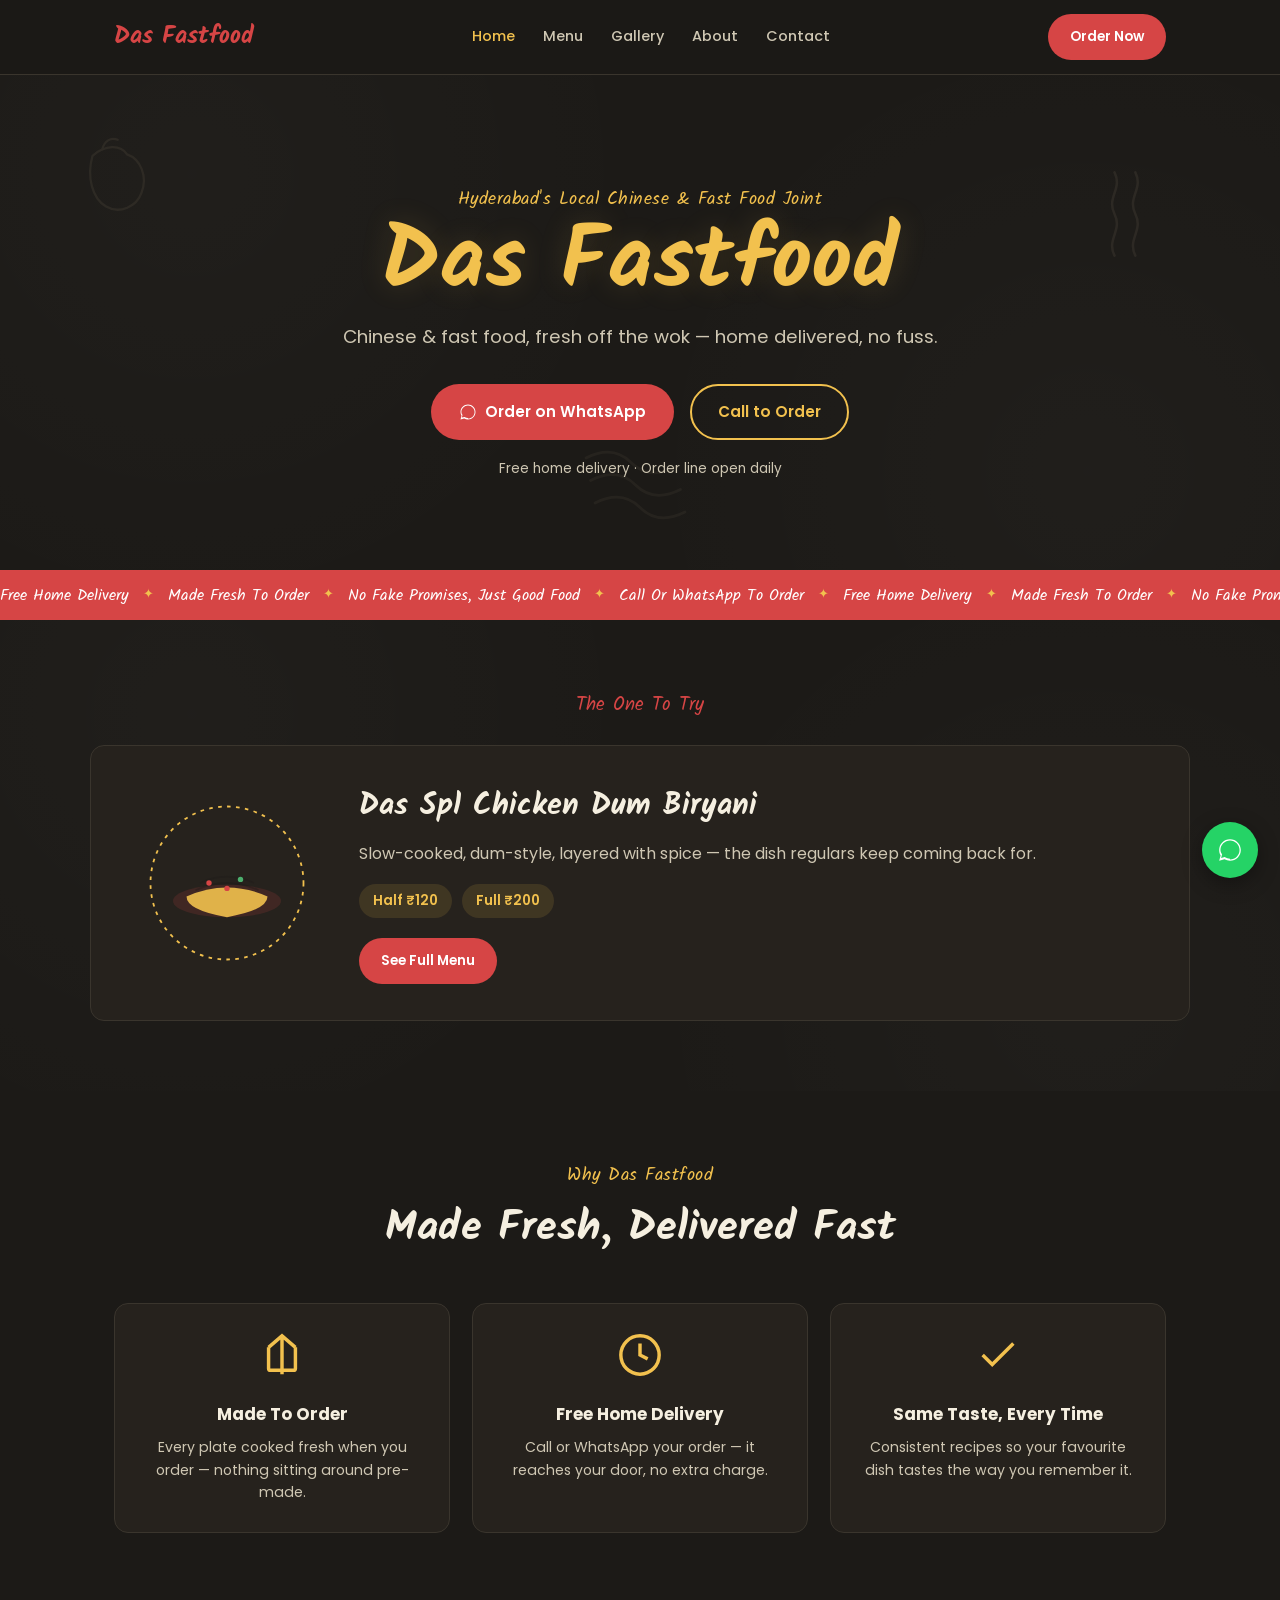
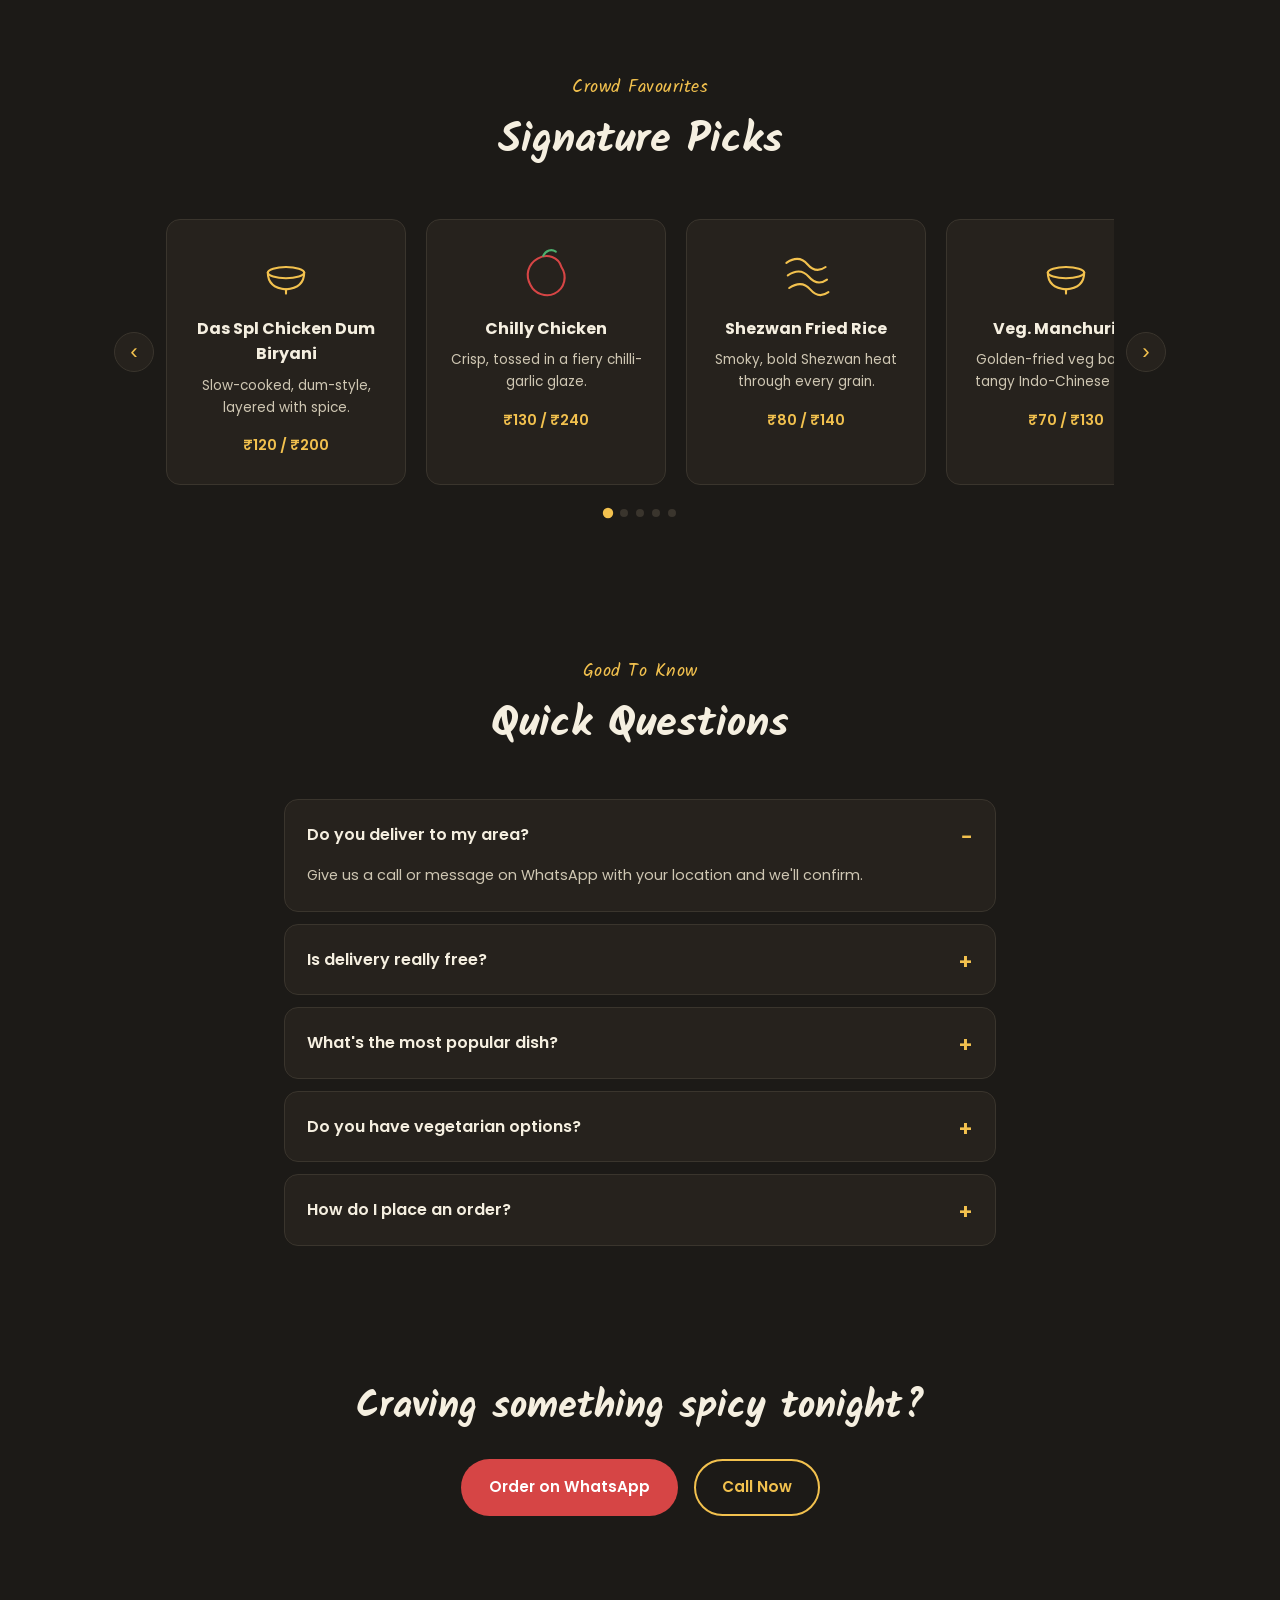
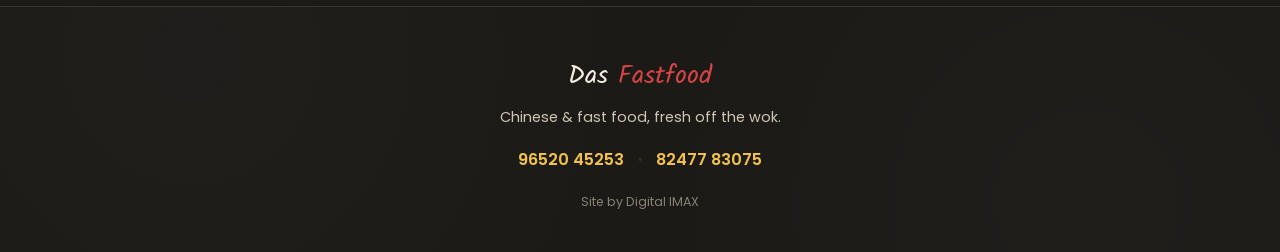
==== commit 93a17ed6: "Add files via upload" ====
--- a/index.html
+++ b/index.html
@@ -15,13 +15,20 @@
 
 <nav class="navbar" id="navbar">
   <div class="nav-inner">
-    <a href="index.html" class="brand">Das <span>Fastfood</span></a>
-    <div class="nav-links">
+    <a href="index.html" class="brand">
+      <img src="images/logo.png" alt="Das Fastfood" class="brand-logo" style="display:none" onload="this.style.display='block'; this.nextElementSibling.style.display='none'" onerror="this.remove()">
+      <span class="brand-text">Das <span>Fastfood</span></span>
+    </a>
+    <button class="nav-toggle" id="navToggle" aria-label="Open menu" aria-expanded="false" aria-controls="navLinks">
+      <span></span><span></span><span></span>
+    </button>
+    <div class="nav-links" id="navLinks">
       <a href="index.html" class="active">Home</a>
       <a href="menu.html" class="">Menu</a>
       <a href="gallery.html" class="">Gallery</a>
       <a href="about.html" class="">About</a>
       <a href="contact.html" class="">Contact</a>
+      <a href="https://wa.me/919652045253" class="btn btn-small btn-primary nav-cta-mobile" target="_blank" rel="noopener">Order Now</a>
     </div>
     <a href="https://wa.me/919652045253" class="btn btn-small btn-primary nav-cta" target="_blank" rel="noopener">Order Now</a>
   </div>
@@ -49,6 +56,20 @@
     <p class="hero-note">Free home delivery &middot; Order line open daily</p>
   </div>
 </header>
+
+<div class="ticker-strip" aria-hidden="true">
+  <div class="ticker-track">
+    <span>Free Home Delivery</span><span class="sep">&#10022;</span>
+    <span>Made Fresh To Order</span><span class="sep">&#10022;</span>
+    <span>No Fake Promises, Just Good Food</span><span class="sep">&#10022;</span>
+    <span>Call Or WhatsApp To Order</span><span class="sep">&#10022;</span>
+    <span>Free Home Delivery</span><span class="sep">&#10022;</span>
+    <span>Made Fresh To Order</span><span class="sep">&#10022;</span>
+    <span>No Fake Promises, Just Good Food</span><span class="sep">&#10022;</span>
+    <span>Call Or WhatsApp To Order</span><span class="sep">&#10022;</span>
+  </div>
+</div>
+
 
 <section class="signature" id="signature">
   <div class="signature-inner">
@@ -103,6 +124,79 @@
   </div>
 </section>
 
+<section class="carousel-section">
+  <div class="section-head">
+    <p class="eyebrow">Crowd Favourites</p>
+    <h2>Signature Picks</h2>
+  </div>
+  <div class="carousel-wrap">
+    <button class="carousel-btn prev" id="carPrev" aria-label="Previous dish">&#8249;</button>
+    <div class="carousel-track" id="carTrack">
+      <div class="dish-card">
+        <div class="dish-icon"><svg viewBox="0 0 80 80" width="56" height="56"><path d="M14 38 Q14 60 40 62 Q66 60 66 38" fill="none" stroke="#f2c14e" stroke-width="3" stroke-linecap="round"/><ellipse cx="40" cy="38" rx="26" ry="8" fill="none" stroke="#f2c14e" stroke-width="3"/><path d="M40 62 L40 68" stroke="#f2c14e" stroke-width="3" stroke-linecap="round"/></svg></div>
+        <h3>Das Spl Chicken Dum Biryani</h3>
+        <p>Slow-cooked, dum-style, layered with spice.</p>
+        <span class="dish-price">&#8377;120 / &#8377;200</span>
+      </div>
+      <div class="dish-card">
+        <div class="dish-icon"><svg viewBox="0 0 80 80" width="56" height="56"><path d="M28 18 C42 10 58 16 62 30 C70 42 68 60 52 68 C40 74 24 68 18 56 C10 42 14 26 28 18 Z" fill="none" stroke="#d64545" stroke-width="3"/><path d="M36 14 C40 6 48 4 54 8" fill="none" stroke="#4caf6d" stroke-width="3" stroke-linecap="round"/></svg></div>
+        <h3>Chilly Chicken</h3>
+        <p>Crisp, tossed in a fiery chilli-garlic glaze.</p>
+        <span class="dish-price">&#8377;130 / &#8377;240</span>
+      </div>
+      <div class="dish-card">
+        <div class="dish-icon"><svg viewBox="0 0 80 80" width="56" height="56"><path d="M12 24 Q30 12 42 26 T68 30" fill="none" stroke="#f2c14e" stroke-width="3" stroke-linecap="round"/><path d="M14 42 Q32 30 44 44 T70 48" fill="none" stroke="#f2c14e" stroke-width="3" stroke-linecap="round"/><path d="M16 60 Q34 48 46 62 T72 66" fill="none" stroke="#f2c14e" stroke-width="3" stroke-linecap="round"/></svg></div>
+        <h3>Shezwan Fried Rice</h3>
+        <p>Smoky, bold Shezwan heat through every grain.</p>
+        <span class="dish-price">&#8377;80 / &#8377;140</span>
+      </div>
+      <div class="dish-card">
+        <div class="dish-icon"><svg viewBox="0 0 80 80" width="56" height="56"><path d="M14 38 Q14 60 40 62 Q66 60 66 38" fill="none" stroke="#f2c14e" stroke-width="3" stroke-linecap="round"/><ellipse cx="40" cy="38" rx="26" ry="8" fill="none" stroke="#f2c14e" stroke-width="3"/><path d="M40 62 L40 68" stroke="#f2c14e" stroke-width="3" stroke-linecap="round"/></svg></div>
+        <h3>Veg. Manchurian</h3>
+        <p>Golden-fried veg balls in a tangy Indo-Chinese sauce.</p>
+        <span class="dish-price">&#8377;70 / &#8377;130</span>
+      </div>
+      <div class="dish-card">
+        <div class="dish-icon"><svg viewBox="0 0 80 80" width="56" height="56"><path d="M12 24 Q30 12 42 26 T68 30" fill="none" stroke="#f2c14e" stroke-width="3" stroke-linecap="round"/><path d="M14 42 Q32 30 44 44 T70 48" fill="none" stroke="#f2c14e" stroke-width="3" stroke-linecap="round"/><path d="M16 60 Q34 48 46 62 T72 66" fill="none" stroke="#f2c14e" stroke-width="3" stroke-linecap="round"/></svg></div>
+        <h3>Garlic Noodles</h3>
+        <p>Wok-tossed noodles, heavy on garlic, light on fuss.</p>
+        <span class="dish-price">&#8377;80 / &#8377;140</span>
+      </div>
+    </div>
+    <button class="carousel-btn next" id="carNext" aria-label="Next dish">&#8250;</button>
+  </div>
+  <div class="carousel-dots" id="carDots"></div>
+</section>
+
+<section class="faq-section">
+  <div class="section-head">
+    <p class="eyebrow">Good To Know</p>
+    <h2>Quick Questions</h2>
+  </div>
+  <div class="faq-list">
+    <details class="faq-item" open>
+      <summary>Do you deliver to my area?</summary>
+      <p>Give us a call or message on WhatsApp with your location and we'll confirm.</p>
+    </details>
+    <details class="faq-item">
+      <summary>Is delivery really free?</summary>
+      <p>Yes — home delivery is free on orders placed by call or WhatsApp.</p>
+    </details>
+    <details class="faq-item">
+      <summary>What's the most popular dish?</summary>
+      <p>Das Spl Chicken Dum Biryani is the one regulars order again and again.</p>
+    </details>
+    <details class="faq-item">
+      <summary>Do you have vegetarian options?</summary>
+      <p>Yes — a full veg menu with Manchurian, noodles, fried rice, and paneer dishes. <a href="menu.html">See the menu</a>.</p>
+    </details>
+    <details class="faq-item">
+      <summary>How do I place an order?</summary>
+      <p>Call or WhatsApp us directly — numbers are at the bottom of every page.</p>
+    </details>
+  </div>
+</section>
+
 <section class="home-cta">
   <h2>Craving something spicy tonight?</h2>
   <a href="https://wa.me/919652045253" class="btn btn-primary" target="_blank" rel="noopener">Order on WhatsApp</a>
@@ -111,7 +205,10 @@
 
 <footer class="site-footer">
   <div class="footer-inner">
-    <div class="footer-brand">Das <span>Fastfood</span></div>
+    <div class="footer-brand">
+      <img src="images/logo.png" alt="Das Fastfood" class="footer-logo" style="display:none" onload="this.style.display='block'; this.nextElementSibling.style.display='none'" onerror="this.remove()">
+      <span class="footer-brand-text">Das <span>Fastfood</span></span>
+    </div>
     <p class="footer-tag">Chinese &amp; fast food, fresh off the wok.</p>
     <div class="footer-contact">
       <a href="tel:9652045253">96520 45253</a>
--- a/style.css
+++ b/style.css
@@ -97,12 +97,39 @@
   justify-content: space-between;
 }
 .brand {
+  display: flex;
+  align-items: center;
   font-family: var(--font-display);
   font-size: 1.5rem;
   font-weight: 700;
   color: var(--cream);
 }
+.brand-logo { height: 40px; width: auto; }
 .brand span { color: var(--chili-red); }
+
+.nav-toggle {
+  display: none;
+  flex-direction: column;
+  justify-content: center;
+  gap: 5px;
+  width: 34px;
+  height: 34px;
+  background: none;
+  border: none;
+  cursor: pointer;
+  padding: 0;
+}
+.nav-toggle span {
+  display: block;
+  width: 100%;
+  height: 2px;
+  background: var(--chalk-yellow);
+  transition: transform 0.25s ease, opacity 0.25s ease;
+}
+.nav-toggle.active span:nth-child(1) { transform: translateY(7px) rotate(45deg); }
+.nav-toggle.active span:nth-child(2) { opacity: 0; }
+.nav-toggle.active span:nth-child(3) { transform: translateY(-7px) rotate(-45deg); }
+
 .nav-links {
   display: flex;
   gap: 28px;
@@ -116,12 +143,37 @@
 .nav-links a:hover { color: var(--chalk-yellow); }
 .nav-links a.active { color: var(--chalk-yellow); }
 .nav-cta { display: none; }
+.nav-cta-mobile { display: none; }
 
 @media (min-width: 720px) {
   .nav-cta { display: inline-flex; }
 }
 @media (max-width: 719px) {
-  .nav-links { display: none; }
+  .nav-toggle { display: flex; }
+  .nav-links {
+    position: fixed;
+    top: 61px;
+    left: 0;
+    right: 0;
+    flex-direction: column;
+    gap: 0;
+    background: var(--black-soft);
+    border-bottom: 1px solid var(--line);
+    max-height: 0;
+    overflow: hidden;
+    transition: max-height 0.3s ease;
+  }
+  .nav-links.open { max-height: 420px; }
+  .nav-links a {
+    width: 100%;
+    padding: 16px 24px;
+    border-bottom: 1px solid var(--line);
+  }
+  .nav-cta-mobile {
+    display: block;
+    text-align: center;
+    margin: 16px 24px;
+  }
 }
 
 /* ===================== HERO ===================== */
@@ -137,6 +189,28 @@
   position: relative;
   z-index: 2;
 }
+.hero-inner .eyebrow,
+.hero-title,
+.hero-tagline,
+.hero-actions,
+.hero-note {
+  opacity: 0;
+  transform: translateY(14px);
+  animation: hero-in 0.6s ease forwards;
+}
+.hero-inner .eyebrow { animation-delay: 0.05s; }
+.hero-title { animation-delay: 0.15s; }
+.hero-tagline { animation-delay: 0.28s; }
+.hero-actions { animation-delay: 0.4s; }
+.hero-note { animation-delay: 0.52s; }
+@keyframes hero-in {
+  to { opacity: 1; transform: translateY(0); }
+}
+@media (prefers-reduced-motion: reduce) {
+  .hero-inner .eyebrow, .hero-title, .hero-tagline, .hero-actions, .hero-note {
+    animation: none; opacity: 1; transform: none;
+  }
+}
 .hero-title {
   font-size: clamp(3rem, 10vw, 5.5rem);
   color: var(--chalk-yellow);
@@ -171,10 +245,17 @@
   color: var(--line);
   z-index: 1;
 }
-.doodle { position: absolute; opacity: 0.55; }
-.doodle-chili { width: 90px; top: 12%; left: 6%; transform: rotate(-15deg); }
-.doodle-steam { width: 50px; top: 18%; right: 10%; }
-.doodle-noodle { width: 130px; bottom: 8%; left: 50%; transform: translateX(-50%); opacity: 0.35; }
+.doodle { position: absolute; opacity: 0.55; animation: doodle-float 6s ease-in-out infinite; }
+.doodle-chili { width: 90px; top: 12%; left: 6%; transform: rotate(-15deg); animation-delay: 0s; }
+.doodle-steam { width: 50px; top: 18%; right: 10%; animation-delay: 1.2s; }
+.doodle-noodle { width: 130px; bottom: 8%; left: 50%; transform: translateX(-50%); opacity: 0.35; animation-delay: 0.6s; }
+@keyframes doodle-float {
+  0%, 100% { transform: translateY(0); }
+  50% { transform: translateY(-10px); }
+}
+@media (prefers-reduced-motion: reduce) {
+  .doodle { animation: none; }
+}
 @media (max-width: 640px) {
   .doodle-chili { width: 60px; left: 2%; }
   .doodle-steam { width: 36px; right: 4%; }
@@ -466,11 +547,149 @@
   text-align: center;
 }
 .footer-brand {
+  display: flex;
+  justify-content: center;
+  align-items: center;
+}
+.footer-logo { height: 44px; width: auto; }
+.footer-brand-text {
   font-family: var(--font-display);
   font-size: 1.6rem;
   color: var(--cream);
 }
-.footer-brand span { color: var(--chili-red); }
+.footer-brand-text span { color: var(--chili-red); }
+
+/* ===================== TICKER STRIP ===================== */
+.ticker-strip {
+  background: var(--chili-red);
+  overflow: hidden;
+  padding: 12px 0;
+  white-space: nowrap;
+}
+.ticker-track {
+  display: inline-flex;
+  align-items: center;
+  gap: 14px;
+  animation: ticker-scroll 22s linear infinite;
+  font-family: var(--font-display);
+  font-size: 1rem;
+  color: #fff;
+}
+.ticker-track .sep { color: var(--chalk-yellow); font-size: 0.8rem; }
+@keyframes ticker-scroll {
+  from { transform: translateX(0); }
+  to { transform: translateX(-50%); }
+}
+@media (prefers-reduced-motion: reduce) {
+  .ticker-track { animation: none; }
+}
+
+/* ===================== CAROUSEL ===================== */
+.carousel-section { padding: 70px 24px; max-width: var(--container); margin: 0 auto; }
+.carousel-wrap {
+  position: relative;
+  display: flex;
+  align-items: center;
+  gap: 12px;
+  margin-top: 36px;
+}
+.carousel-track {
+  display: flex;
+  gap: 20px;
+  overflow-x: auto;
+  scroll-snap-type: x mandatory;
+  scroll-behavior: smooth;
+  padding: 4px;
+  flex: 1;
+  scrollbar-width: none;
+}
+.carousel-track::-webkit-scrollbar { display: none; }
+.dish-card {
+  flex: 0 0 240px;
+  scroll-snap-align: start;
+  background: var(--black-soft);
+  border: 1px solid var(--line);
+  border-radius: var(--radius);
+  padding: 26px 22px;
+  text-align: center;
+  transition: transform 0.25s ease, border-color 0.25s ease;
+}
+.dish-card:hover { transform: translateY(-4px); border-color: var(--chalk-yellow); }
+.dish-icon { margin-bottom: 14px; display: flex; justify-content: center; }
+.dish-card h3 { font-family: var(--font-body); font-size: 1rem; color: var(--cream); margin-bottom: 8px; }
+.dish-card p { color: var(--cream-dim); font-size: 0.85rem; margin-bottom: 14px; min-height: 40px; }
+.dish-price { color: var(--chalk-yellow); font-weight: 600; font-size: 0.9rem; }
+
+.carousel-btn {
+  flex-shrink: 0;
+  width: 40px;
+  height: 40px;
+  border-radius: 50%;
+  border: 1px solid var(--line);
+  background: var(--black-soft);
+  color: var(--chalk-yellow);
+  font-size: 1.4rem;
+  cursor: pointer;
+  display: flex;
+  align-items: center;
+  justify-content: center;
+  transition: background 0.2s ease;
+}
+.carousel-btn:hover { background: var(--chili-red); color: #fff; }
+@media (max-width: 600px) {
+  .carousel-btn { display: none; }
+  .dish-card { flex-basis: 200px; }
+}
+.carousel-dots {
+  display: flex;
+  justify-content: center;
+  gap: 8px;
+  margin-top: 20px;
+}
+.carousel-dots button {
+  width: 8px;
+  height: 8px;
+  border-radius: 50%;
+  border: none;
+  background: var(--line);
+  cursor: pointer;
+  padding: 0;
+  transition: background 0.2s ease, transform 0.2s ease;
+}
+.carousel-dots button.active {
+  background: var(--chalk-yellow);
+  transform: scale(1.3);
+}
+
+/* ===================== FAQ ===================== */
+.faq-section { padding: 70px 24px; max-width: 760px; margin: 0 auto; }
+.faq-list { margin-top: 30px; display: flex; flex-direction: column; gap: 12px; }
+.faq-item {
+  background: var(--black-soft);
+  border: 1px solid var(--line);
+  border-radius: var(--radius);
+  padding: 6px 22px;
+}
+.faq-item summary {
+  cursor: pointer;
+  padding: 16px 0;
+  font-weight: 600;
+  color: var(--cream);
+  list-style: none;
+  position: relative;
+}
+.faq-item summary::-webkit-details-marker { display: none; }
+.faq-item summary::after {
+  content: '+';
+  position: absolute;
+  right: 0;
+  top: 14px;
+  color: var(--chalk-yellow);
+  font-size: 1.3rem;
+}
+.faq-item[open] summary::after { content: '\2212'; }
+.faq-item p { color: var(--cream-dim); font-size: 0.9rem; padding-bottom: 18px; }
+.faq-item a { color: var(--chalk-yellow); font-weight: 600; }
 .footer-tag { color: var(--cream-dim); font-size: 0.9rem; margin: 8px 0 18px; }
 .footer-contact { color: var(--chalk-yellow); font-weight: 600; margin-bottom: 20px; }
 .footer-contact .dot { color: var(--line); margin: 0 10px; }
